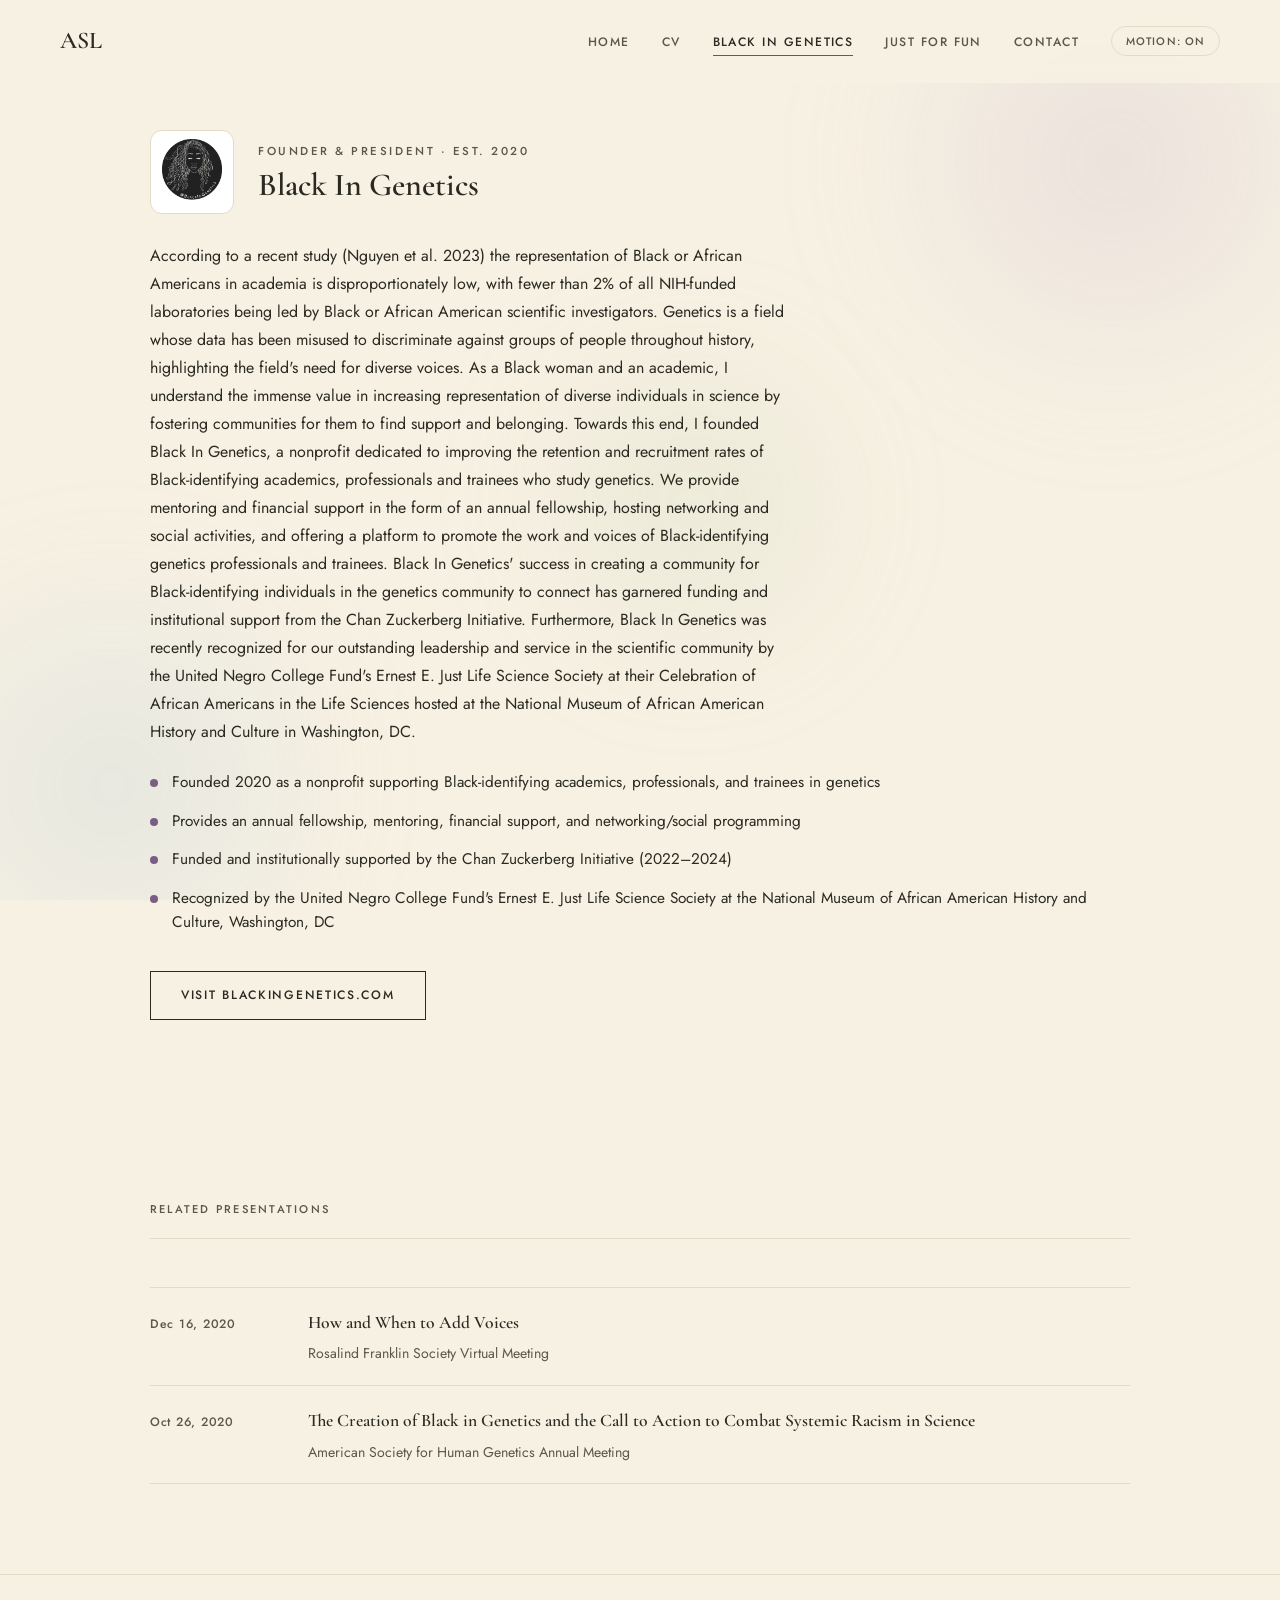
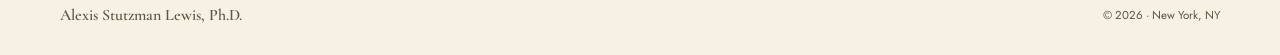
==== black-in-genetics.html @ 2fc188fc "Build all 5 pages: Home, CV, Black In Genetics, Just for Fun, Contact - Global design system (base.c" ====
<!DOCTYPE html>
<html lang="en">
<head>
<meta charset="UTF-8">
<meta name="viewport" content="width=device-width, initial-scale=1.0">
<title>Black In Genetics — Alexis Stutzman Lewis, Ph.D.</title>
<meta name="description" content="Black In Genetics, founded by Alexis Stutzman Lewis in 2020 — a nonprofit supporting the retention and recruitment of Black-identifying academics, professionals, and trainees in genetics.">
<meta property="og:title" content="Black In Genetics — Alexis Stutzman Lewis, Ph.D.">
<meta property="og:image" content="assets/images/media/black-in-genetics-logo.png">
<meta property="og:type" content="website">
<meta name="twitter:card" content="summary_large_image">
<link rel="icon" href="assets/images/favicon/favicon.svg" type="image/svg+xml">
<link rel="preconnect" href="https://fonts.googleapis.com">
<link rel="preconnect" href="https://fonts.gstatic.com" crossorigin>
<link href="https://fonts.googleapis.com/css2?family=Cormorant+Garamond:ital,wght@0,400;0,500;0,600;1,500;1,600&family=Jost:wght@400;500;600&display=swap" rel="stylesheet">
<link rel="stylesheet" href="assets/css/tokens.css">
<link rel="stylesheet" href="assets/css/base.css">
<link rel="stylesheet" href="assets/css/components.css">
<style>
  .big-header { display: flex; align-items: center; gap: 24px; flex-wrap: wrap; margin-bottom: 28px; }
  .big-logo { width: 84px; height: 84px; object-fit: contain; border-radius: 12px; background: #fff; border: 1px solid var(--rule); padding: 8px; }
  .highlight-list { list-style: none; display: flex; flex-direction: column; gap: 14px; margin-top: 24px; }
  .highlight-list li { padding-left: 22px; position: relative; color: var(--ink); font-size: 0.96rem; line-height: 1.6; }
  .highlight-list li::before { content: ''; position: absolute; left: 0; top: 9px; width: 8px; height: 8px; border-radius: 50%; background: var(--plum-text); }
</style>
</head>
<body>
<div id="cursor-aura"></div>
<div class="wash-field">
  <div class="wash wash-1"></div>
  <div class="wash wash-2"></div>
  <div class="wash wash-3"></div>
</div>

<nav class="site-nav" id="navbar">
  <a href="index.html" class="nav-logo">ASL</a>
  <ul class="nav-links">
    <li><a href="index.html">Home</a></li>
    <li><a href="cv.html">CV</a></li>
    <li><a href="black-in-genetics.html" aria-current="page">Black In Genetics</a></li>
    <li><a href="just-for-fun.html">Just for Fun</a></li>
    <li><a href="contact.html">Contact</a></li>
    <li><button id="motion-toggle" class="motion-toggle" aria-pressed="false" type="button">Motion: on</button></li>
  </ul>
</nav>

<main>
  <section style="padding-top:130px;">
    <div class="big-header">
      <img src="assets/images/media/black-in-genetics-logo.png" alt="Black In Genetics logo" class="big-logo">
      <div>
        <p class="eyebrow">Founder &amp; President &middot; Est. 2020</p>
        <h1 style="font-family:var(--font-heading); font-size:2rem; margin-top:6px;">Black In Genetics</h1>
      </div>
    </div>
    <p class="body-copy" id="big-bio"></p>
    <ul class="highlight-list" id="big-highlights"></ul>
    <div class="cta-row" style="margin-top:36px;">
      <a href="https://blackingenetics.com" class="btn-primary" target="_blank" rel="noopener">Visit blackingenetics.com</a>
    </div>
  </section>

  <section class="fade-in">
    <div class="section-header"><span class="section-number">Related presentations</span></div>
    <div class="data-list" id="big-presentations"></div>
  </section>
</main>

<footer class="site-footer">
  <span class="footer-name">Alexis Stutzman Lewis, Ph.D.</span>
  <span class="footer-copy">&copy; 2026 &middot; New York, NY</span>
</footer>

<script src="assets/js/main.js"></script>
<script src="assets/js/render-black-in-genetics.js"></script>
<!-- TODO: analytics — sign up free at https://www.goatcounter.com, then uncomment and replace MYCODE:
<script data-goatcounter="https://MYCODE.goatcounter.com/count" async src="//gc.zgo.at/count.js"></script> -->
</body>
</html>
---- assets/css/tokens.css ----
/*
  Design tokens for Alexis Stutzman Lewis's site.
  Source of truth: design-system/reference-mockup.html
  Palette family: warm cream + botanical watercolor (mauve-plum / dusty blue / sage)
  Type: Cormorant Garamond (headings, upright only, weight 500-600) + Jost (body/UI, weight 400-500)
*/

:root {
  /* surfaces & text */
  --paper: #F7F1E3;
  --ink: #2A2A22;
  --mid: #5A5848;
  --rule: #E3DBC7;

  /* decorative accents (washes, swatches, backgrounds) - light, blend-friendly */
  --plum: #C7AEC9;
  --blue: #ABC5D6;
  --sage: #B9CBA9;

  /* text-safe accents (links, emphasis, tags) - darker for contrast on --paper */
  --plum-text: #7A5D82;
  --blue-text: #3F647E;
  --sage-text: #4F6B45;

  /* type */
  --font-heading: 'Cormorant Garamond', serif;
  --font-body: 'Jost', sans-serif;
}
---- assets/css/base.css ----
*, *::before, *::after { box-sizing: border-box; margin: 0; padding: 0; }

html { scroll-behavior: smooth; }

body {
  font-family: var(--font-body);
  background: var(--paper);
  color: var(--ink);
  font-size: 16px;
  font-weight: 400;
  line-height: 1.75;
  overflow-x: hidden;
}

h1, h2, h3, h4 {
  font-family: var(--font-heading);
  font-style: normal;
  font-weight: 600;
  color: var(--ink);
  line-height: 1.15;
}

a { color: inherit; }

img, video { max-width: 100%; display: block; }

.visually-hidden {
  position: absolute; width: 1px; height: 1px; overflow: hidden;
  clip: rect(0 0 0 0); white-space: nowrap;
}

main { position: relative; z-index: 2; }

section {
  padding: 90px 60px;
  max-width: 1100px;
  margin: 0 auto;
  scroll-margin-top: 110px;
}

.section-header {
  display: flex;
  align-items: baseline;
  gap: 18px;
  margin-bottom: 48px;
  border-bottom: 1px solid var(--rule);
  padding-bottom: 18px;
}

.section-label {
  font-family: var(--font-heading);
  font-size: 1.9rem;
  font-weight: 600;
  color: var(--ink);
}

.section-number {
  font-size: 0.7rem;
  letter-spacing: 0.2em;
  text-transform: uppercase;
  color: var(--mid);
  font-weight: 500;
}

.eyebrow {
  font-size: 0.72rem;
  letter-spacing: 0.22em;
  text-transform: uppercase;
  color: var(--mid);
  font-weight: 500;
}

.body-copy {
  max-width: 640px;
  color: var(--ink);
  font-weight: 400;
}

.body-copy.muted { color: var(--mid); }

/* fade-in-on-scroll, respected by prefers-reduced-motion + manual toggle in components.css */
.fade-in {
  opacity: 0;
  transform: translateY(20px);
  transition: opacity 0.7s cubic-bezier(0.4,0,0.2,1), transform 0.7s cubic-bezier(0.4,0,0.2,1);
}
.fade-in.visible { opacity: 1; transform: none; }

@media (max-width: 768px) {
  section { padding: 64px 24px; scroll-margin-top: 88px; }
}

@media print {
  #cursor-aura, .wash-field, nav, footer, .motion-toggle, .cta-row { display: none !important; }
  body { background: #fff; color: #000; }
  section { padding: 0 0 24px; max-width: none; }
}

@media (prefers-reduced-motion: reduce) {
  *, *::before, *::after {
    animation-duration: 0.01ms !important;
    animation-iteration-count: 1 !important;
    transition-duration: 0.01ms !important;
  }
  html { scroll-behavior: auto; }
  .fade-in { opacity: 1; transform: none; }
}
---- assets/css/components.css ----
/* ============ AMBIENT WATERCOLOR WASH (sitewide, reduced outside Home) ============ */
.wash-field {
  position: fixed; inset: 0; overflow: hidden; pointer-events: none; z-index: 0;
}
.wash { position: absolute; border-radius: 50%; filter: blur(70px); opacity: 0.28; }
body.washes-strong .wash { opacity: 0.55; }
.wash-1 { width: 42vw; height: 42vw; max-width: 560px; max-height: 560px; top: -12%; right: -8%; background: radial-gradient(circle, var(--plum), transparent 68%); animation: drift1 24s ease-in-out infinite alternate; }
.wash-2 { width: 38vw; height: 38vw; max-width: 480px; max-height: 480px; bottom: -14%; left: -10%; background: radial-gradient(circle, var(--blue), transparent 68%); animation: drift2 28s ease-in-out infinite alternate; }
.wash-3 { width: 30vw; height: 30vw; max-width: 360px; max-height: 360px; top: 36%; left: 40%; background: radial-gradient(circle, var(--sage), transparent 68%); animation: drift3 32s ease-in-out infinite alternate; }
@keyframes drift1 { to { transform: translate(-6%,8%) scale(1.1); } }
@keyframes drift2 { to { transform: translate(8%,-6%) scale(1.08); } }
@keyframes drift3 { to { transform: translate(-8%,-8%) scale(1.15); } }

/* ============ CURSOR GLOW (sitewide) ============ */
#cursor-aura {
  position: fixed; top: 0; left: 0; width: 420px; height: 420px; margin: -210px 0 0 -210px;
  border-radius: 50%; pointer-events: none; z-index: 1; filter: blur(18px); opacity: 0;
  background: radial-gradient(circle, rgba(199,174,201,0.30) 0%, rgba(171,197,214,0.22) 40%, rgba(185,203,169,0.16) 65%, transparent 75%);
  transition: opacity 0.6s ease;
}
#cursor-aura.on { opacity: 1; }
body.motion-off #cursor-aura { display: none; }

/* ============ NAV ============ */
nav.site-nav {
  position: fixed; top: 0; left: 0; right: 0; z-index: 100;
  display: flex; align-items: center; justify-content: space-between;
  padding: 20px 60px;
  background: rgba(247,241,227,0.92);
  backdrop-filter: blur(8px);
  border-bottom: 1px solid transparent;
  transition: border-color 0.3s ease;
}
nav.site-nav.scrolled { border-bottom-color: var(--rule); }

.nav-logo {
  font-family: var(--font-heading); font-weight: 600; font-size: 1.5rem;
  color: var(--ink); text-decoration: none;
}

.nav-links {
  display: flex; align-items: center; gap: 32px; list-style: none;
}
.nav-links a {
  font-size: 0.76rem; letter-spacing: 0.12em; text-transform: uppercase;
  color: var(--mid); text-decoration: none; font-weight: 500; position: relative;
  transition: color 0.2s ease;
}
.nav-links a::after {
  content: ''; position: absolute; left: 0; bottom: -5px; width: 100%; height: 1px;
  background: var(--blue-text); transform: scaleX(0); transform-origin: right;
  transition: transform 0.3s cubic-bezier(0.4,0,0.2,1);
}
.nav-links a:hover, .nav-links a[aria-current="page"] { color: var(--ink); }
.nav-links a:hover::after, .nav-links a[aria-current="page"]::after { transform: scaleX(1); transform-origin: left; }

.motion-toggle {
  font-family: var(--font-body); font-size: 0.68rem; letter-spacing: 0.1em; text-transform: uppercase;
  color: var(--mid); background: transparent; border: 1px solid var(--rule); border-radius: 20px;
  padding: 6px 14px; cursor: pointer; font-weight: 500; transition: border-color 0.2s ease, color 0.2s ease, transform 0.2s ease;
}
.motion-toggle:hover { border-color: var(--ink); color: var(--ink); transform: translateY(-2px); }

@media (max-width: 768px) {
  nav.site-nav {
    padding: 16px 20px; gap: 14px; overflow-x: auto;
    overscroll-behavior-x: contain; -webkit-overflow-scrolling: touch; scrollbar-width: none;
  }
  nav.site-nav::-webkit-scrollbar { display: none; }
  .nav-links { gap: 18px; flex-wrap: nowrap; min-width: max-content; }
  .nav-links a { white-space: nowrap; }
}

/* ============ BUTTONS ============ */
.btn-primary {
  display: inline-block; padding: 13px 30px; border: 1px solid var(--ink); color: var(--ink);
  font-size: 0.76rem; letter-spacing: 0.14em; text-transform: uppercase; font-weight: 500;
  text-decoration: none; position: relative; overflow: hidden; z-index: 1;
  transition: color 0.3s ease, transform 0.25s ease;
}
.btn-primary::before {
  content: ''; position: absolute; inset: 0; background: var(--ink); transform: translateY(101%);
  transition: transform 0.35s cubic-bezier(0.4,0,0.2,1); z-index: -1;
}
.btn-primary:hover { color: var(--paper); transform: translateY(-3px); }
.btn-primary:hover::before { transform: translateY(0); }

.btn-ghost {
  font-size: 0.76rem; letter-spacing: 0.14em; text-transform: uppercase; font-weight: 500;
  color: var(--mid); text-decoration: none; border-bottom: 1px solid var(--rule); padding-bottom: 4px;
  transition: color 0.25s ease, border-color 0.25s ease, transform 0.25s ease; display: inline-block;
}
.btn-ghost:hover { color: var(--ink); border-color: var(--ink); transform: translateY(-3px); }

.cta-row { display: flex; gap: 22px; align-items: center; flex-wrap: wrap; }

/* ============ HOVER CARDS (projects, publications, media) ============ */
.cards-grid {
  display: grid; grid-template-columns: 1fr 1fr; gap: 1px;
  background: var(--rule); border: 1px solid var(--rule);
}
@media (max-width: 768px) { .cards-grid { grid-template-columns: 1fr; } }

.hover-card {
  background: var(--paper); padding: 32px 28px; position: relative; overflow: hidden;
  transition: transform 0.35s cubic-bezier(0.4,0,0.2,1), box-shadow 0.35s cubic-bezier(0.4,0,0.2,1), background 0.2s ease;
}
.hover-card::before {
  content: ''; position: absolute; inset: 0;
  background: radial-gradient(240px circle at var(--mx, 50%) var(--my, 50%), rgba(122,93,130,0.08), transparent 60%);
  opacity: 0; transition: opacity 0.35s ease; pointer-events: none;
}
.hover-card:hover::before { opacity: 1; }
.hover-card:hover { background: #F1EADA; transform: translateY(-5px); box-shadow: 0 12px 28px rgba(0,0,0,0.06); }

.card-tag {
  font-size: 0.66rem; letter-spacing: 0.16em; text-transform: uppercase; color: var(--mid);
  font-weight: 500; margin-bottom: 12px;
}
.card-title { font-family: var(--font-heading); font-size: 1.35rem; font-weight: 600; color: var(--ink); margin-bottom: 10px; }
.card-desc { font-size: 0.92rem; color: var(--mid); line-height: 1.7; margin-bottom: 16px; }
.card-link {
  font-size: 0.72rem; letter-spacing: 0.12em; text-transform: uppercase; color: var(--ink);
  text-decoration: none; border-bottom: 1px solid var(--rule); padding-bottom: 2px; font-weight: 500;
  transition: border-color 0.2s ease;
}
.card-link:hover { border-color: var(--ink); }

/* ============ DATA ROWS (education, grants, awards, publications, presentations...) ============ */
.data-list { display: flex; flex-direction: column; }
.data-row {
  display: grid; grid-template-columns: 130px 1fr; gap: 28px; align-items: baseline;
  padding: 20px 0; border-bottom: 1px solid var(--rule); position: relative;
  transition: padding-left 0.3s cubic-bezier(0.4,0,0.2,1);
}
.data-list .data-row:first-child { border-top: 1px solid var(--rule); }
.data-row::before {
  content: ''; position: absolute; left: 0; top: 50%; transform: translateY(-50%) scaleY(0);
  width: 2px; height: 60%; background: var(--plum-text); transition: transform 0.3s cubic-bezier(0.4,0,0.2,1);
}
.data-row:hover { padding-left: 16px; }
.data-row:hover::before { transform: translateY(-50%) scaleY(1); }

.data-date { font-size: 0.76rem; letter-spacing: 0.06em; color: var(--mid); font-weight: 500; }
.data-title { font-family: var(--font-heading); font-size: 1.1rem; font-weight: 600; color: var(--ink); }
.data-detail { font-size: 0.88rem; color: var(--mid); margin-top: 4px; line-height: 1.6; }
.data-title a { color: inherit; text-decoration: none; border-bottom: 1px dashed var(--rule); }
.data-title a:hover { color: var(--plum-text); border-bottom-color: var(--plum-text); border-bottom-style: solid; }

.tag-row { display: flex; flex-wrap: wrap; gap: 8px; margin-top: 10px; }
.tag {
  font-size: 0.64rem; letter-spacing: 0.08em; text-transform: uppercase; font-weight: 500;
  color: var(--sage-text); background: rgba(185,203,169,0.28); padding: 4px 10px; border-radius: 20px;
}

@media (max-width: 640px) {
  .data-row { grid-template-columns: 1fr; gap: 4px; }
}

/* ============ FOOTER ============ */
footer.site-footer {
  border-top: 1px solid var(--rule); padding: 26px 60px; display: flex;
  justify-content: space-between; align-items: center; flex-wrap: wrap; gap: 12px;
  position: relative; z-index: 2;
}
.footer-name { font-family: var(--font-heading); font-size: 1rem; font-weight: 600; color: var(--mid); }
.footer-copy { font-size: 0.72rem; color: var(--mid); font-weight: 400; }

@media (max-width: 768px) { footer.site-footer { padding: 20px 24px; } }

/* ============ VEIL (shortened intro) ============ */
#veil {
  position: fixed; inset: 0; z-index: 999; background: var(--paper);
  display: flex; align-items: center; justify-content: center;
  transition: opacity 0.6s ease, visibility 0.6s ease;
}
#veil.lift { opacity: 0; visibility: hidden; pointer-events: none; }
body.motion-off #veil { display: none; }

/* ============ CONTACT FORM ============ */
.contact-form { display: flex; flex-direction: column; gap: 18px; max-width: 480px; }
.form-field { display: flex; flex-direction: column; gap: 6px; }
.form-field label { font-size: 0.72rem; letter-spacing: 0.1em; text-transform: uppercase; color: var(--mid); font-weight: 500; }
.form-field input, .form-field textarea {
  font-family: var(--font-body); font-size: 0.95rem; color: var(--ink); background: transparent;
  border: 1px solid var(--rule); border-radius: 6px; padding: 10px 12px;
  transition: border-color 0.2s ease;
}
.form-field input:focus, .form-field textarea:focus { outline: none; border-color: var(--plum-text); }
.form-field textarea { resize: vertical; min-height: 120px; }
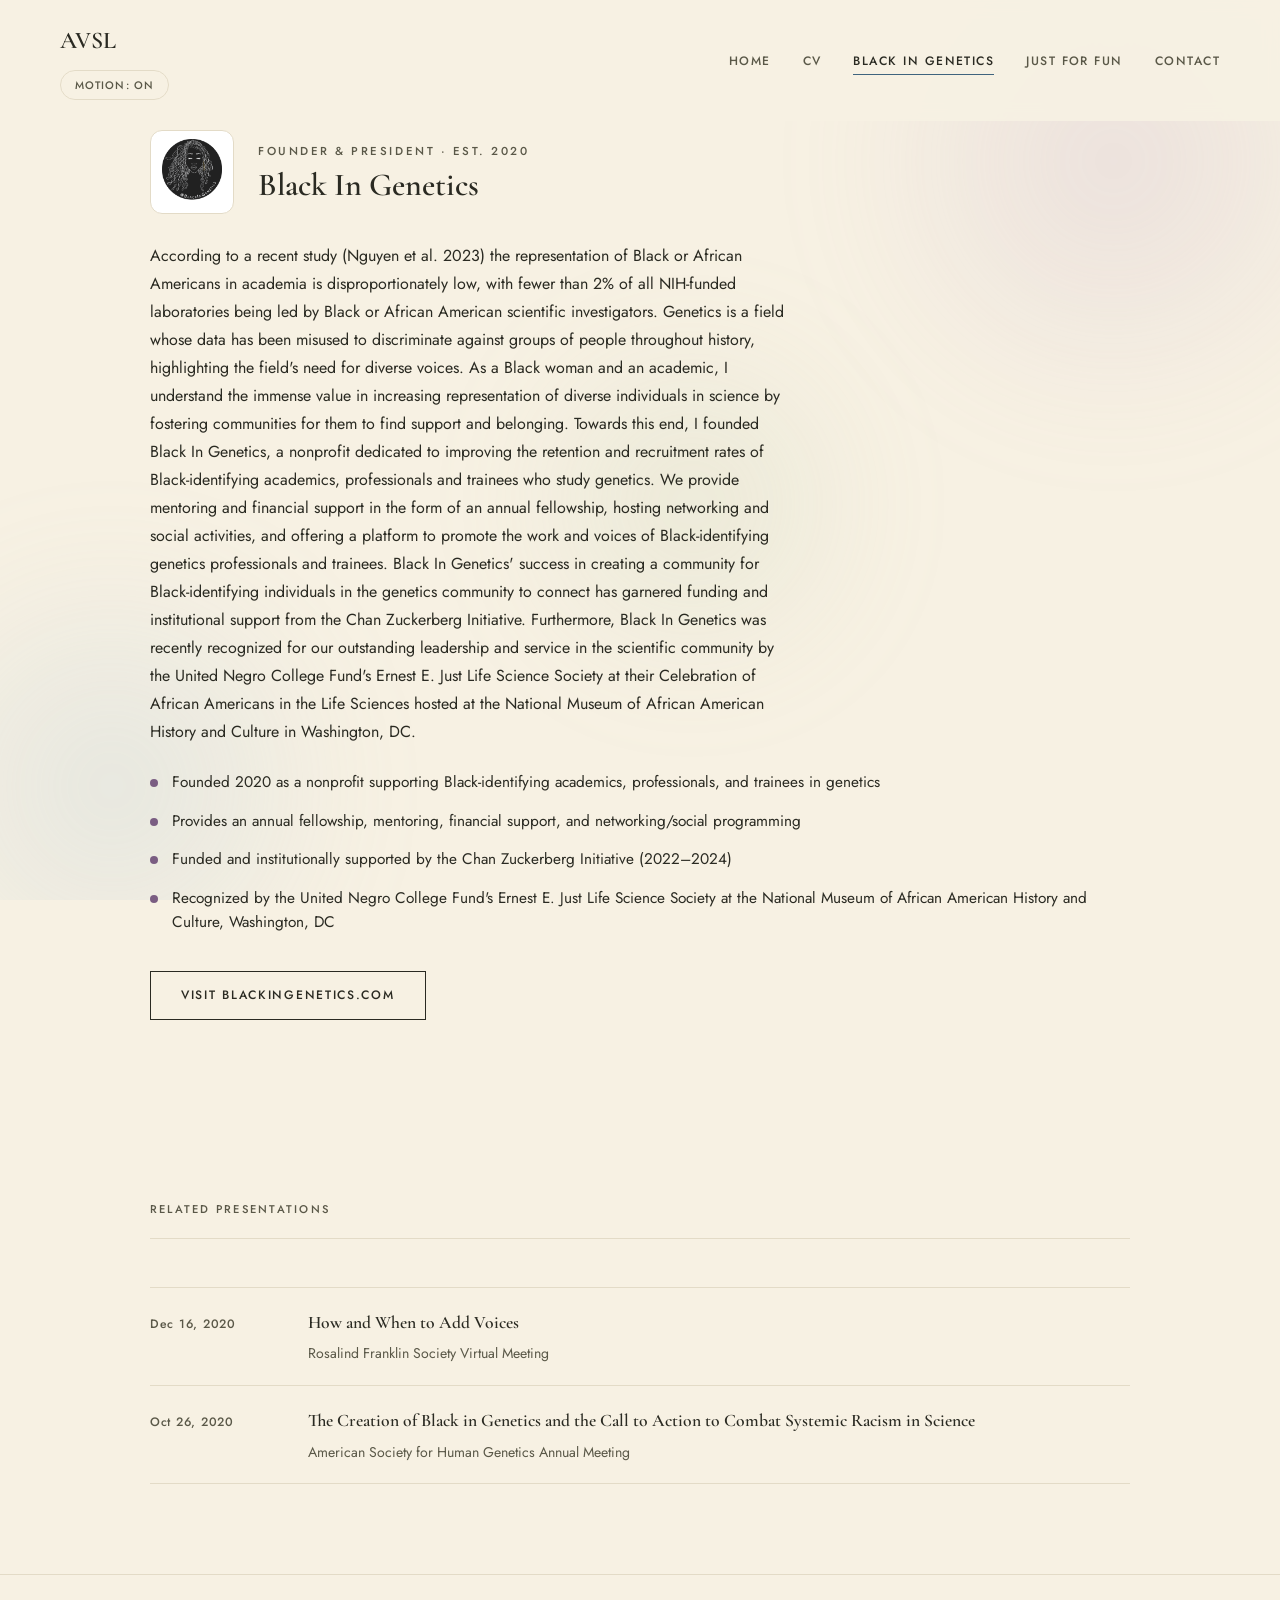
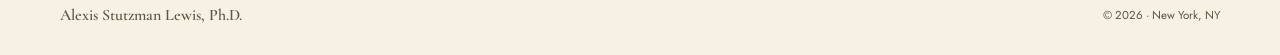
==== commit 8104a9a2: "Site adjustments: AVSL initials, motion toggle under logo, hero name line break, second CV photo, in" ====
--- a/black-in-genetics.html
+++ b/black-in-genetics.html
@@ -33,14 +33,16 @@
 </div>
 
 <nav class="site-nav" id="navbar">
-  <a href="index.html" class="nav-logo">ASL</a>
+  <div class="nav-brand">
+    <a href="index.html" class="nav-logo">AVSL</a>
+    <button id="motion-toggle" class="motion-toggle" aria-pressed="false" type="button">Motion: on</button>
+  </div>
   <ul class="nav-links">
     <li><a href="index.html">Home</a></li>
     <li><a href="cv.html">CV</a></li>
     <li><a href="black-in-genetics.html" aria-current="page">Black In Genetics</a></li>
     <li><a href="just-for-fun.html">Just for Fun</a></li>
     <li><a href="contact.html">Contact</a></li>
-    <li><button id="motion-toggle" class="motion-toggle" aria-pressed="false" type="button">Motion: on</button></li>
   </ul>
 </nav>
 
--- a/assets/css/components.css
+++ b/assets/css/components.css
@@ -32,6 +32,8 @@
   transition: border-color 0.3s ease;
 }
 nav.site-nav.scrolled { border-bottom-color: var(--rule); }
+
+.nav-brand { display: flex; flex-direction: column; align-items: flex-start; gap: 8px; }
 
 .nav-logo {
   font-family: var(--font-heading); font-weight: 600; font-size: 1.5rem;
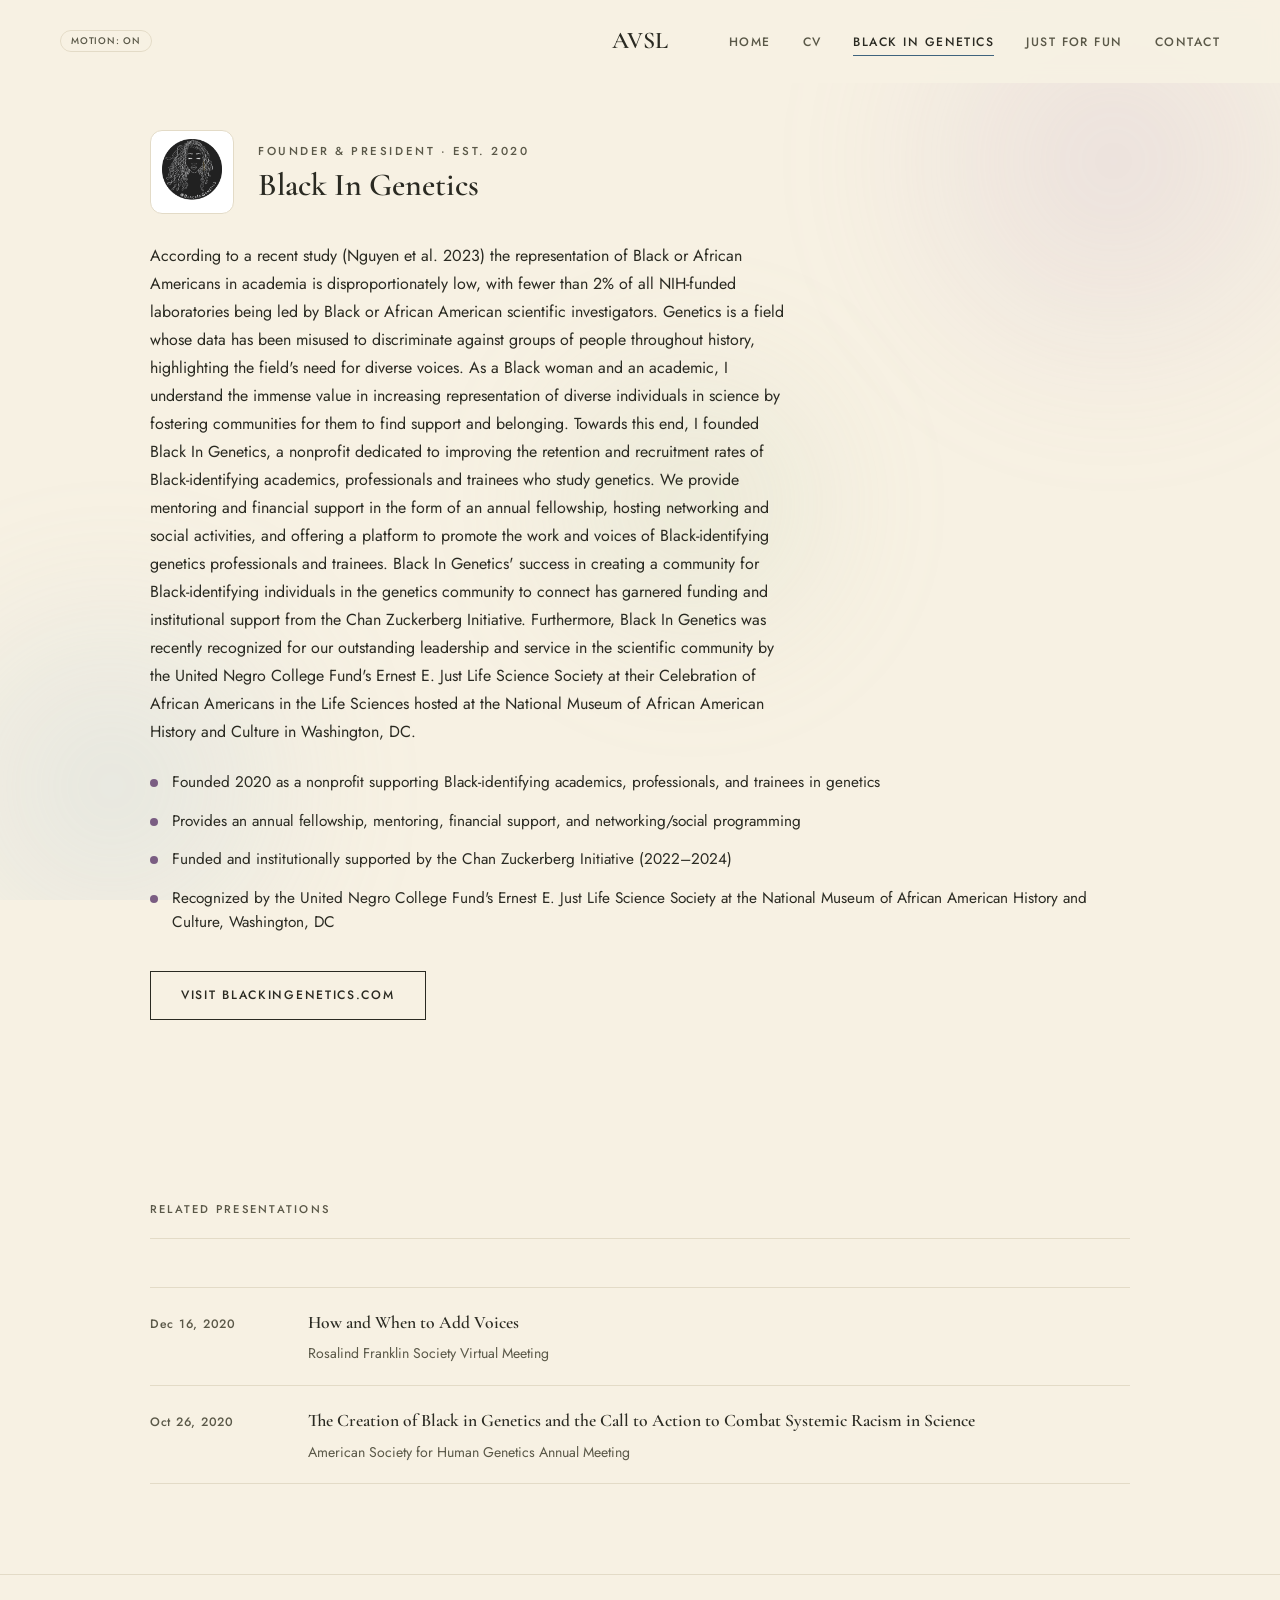
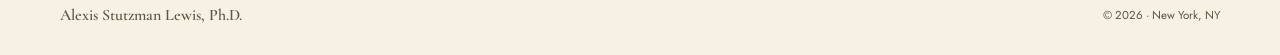
==== commit e4183396: "Center the logo in the nav, move motion toggle to the top-left corner alone" ====
--- a/black-in-genetics.html
+++ b/black-in-genetics.html
@@ -33,10 +33,8 @@
 </div>
 
 <nav class="site-nav" id="navbar">
-  <div class="nav-brand">
-    <a href="index.html" class="nav-logo">AVSL</a>
-    <button id="motion-toggle" class="motion-toggle" aria-pressed="false" type="button">Motion: on</button>
-  </div>
+  <button id="motion-toggle" class="motion-toggle" aria-pressed="false" type="button">Motion: on</button>
+  <a href="index.html" class="nav-logo">AVSL</a>
   <ul class="nav-links">
     <li><a href="index.html">Home</a></li>
     <li><a href="cv.html">CV</a></li>
--- a/assets/css/components.css
+++ b/assets/css/components.css
@@ -24,7 +24,7 @@
 /* ============ NAV ============ */
 nav.site-nav {
   position: fixed; top: 0; left: 0; right: 0; z-index: 100;
-  display: flex; align-items: center; justify-content: space-between;
+  display: grid; grid-template-columns: 1fr auto 1fr; align-items: center; column-gap: 20px;
   padding: 20px 60px;
   background: rgba(247,241,227,0.92);
   backdrop-filter: blur(8px);
@@ -33,15 +33,15 @@
 }
 nav.site-nav.scrolled { border-bottom-color: var(--rule); }
 
-.nav-brand { display: flex; flex-direction: column; align-items: flex-start; gap: 8px; }
-
 .nav-logo {
   font-family: var(--font-heading); font-weight: 600; font-size: 1.5rem;
   color: var(--ink); text-decoration: none;
+  grid-column: 2; justify-self: center;
 }
 
 .nav-links {
   display: flex; align-items: center; gap: 32px; list-style: none;
+  grid-column: 3; justify-self: end;
 }
 .nav-links a {
   font-size: 0.76rem; letter-spacing: 0.12em; text-transform: uppercase;
@@ -57,19 +57,26 @@
 .nav-links a:hover::after, .nav-links a[aria-current="page"]::after { transform: scaleX(1); transform-origin: left; }
 
 .motion-toggle {
-  font-family: var(--font-body); font-size: 0.68rem; letter-spacing: 0.1em; text-transform: uppercase;
-  color: var(--mid); background: transparent; border: 1px solid var(--rule); border-radius: 20px;
-  padding: 6px 14px; cursor: pointer; font-weight: 500; transition: border-color 0.2s ease, color 0.2s ease, transform 0.2s ease;
+  font-family: var(--font-body); font-size: 0.6rem; letter-spacing: 0.08em; text-transform: uppercase;
+  color: var(--mid); background: transparent; border: 1px solid var(--rule); border-radius: 16px;
+  padding: 3px 10px; cursor: pointer; font-weight: 500; transition: border-color 0.2s ease, color 0.2s ease, transform 0.2s ease;
+  grid-column: 1; justify-self: start;
 }
 .motion-toggle:hover { border-color: var(--ink); color: var(--ink); transform: translateY(-2px); }
 
 @media (max-width: 768px) {
   nav.site-nav {
-    padding: 16px 20px; gap: 14px; overflow-x: auto;
+    grid-template-columns: auto 1fr; column-gap: 14px; row-gap: 10px;
+    padding: 16px 20px;
+  }
+  .motion-toggle { grid-column: 1; grid-row: 1; }
+  .nav-logo { grid-column: 2; grid-row: 1; justify-self: end; }
+  .nav-links {
+    grid-column: 1 / -1; grid-row: 2; justify-self: start;
+    gap: 18px; flex-wrap: nowrap; overflow-x: auto;
     overscroll-behavior-x: contain; -webkit-overflow-scrolling: touch; scrollbar-width: none;
   }
-  nav.site-nav::-webkit-scrollbar { display: none; }
-  .nav-links { gap: 18px; flex-wrap: nowrap; min-width: max-content; }
+  .nav-links::-webkit-scrollbar { display: none; }
   .nav-links a { white-space: nowrap; }
 }
 
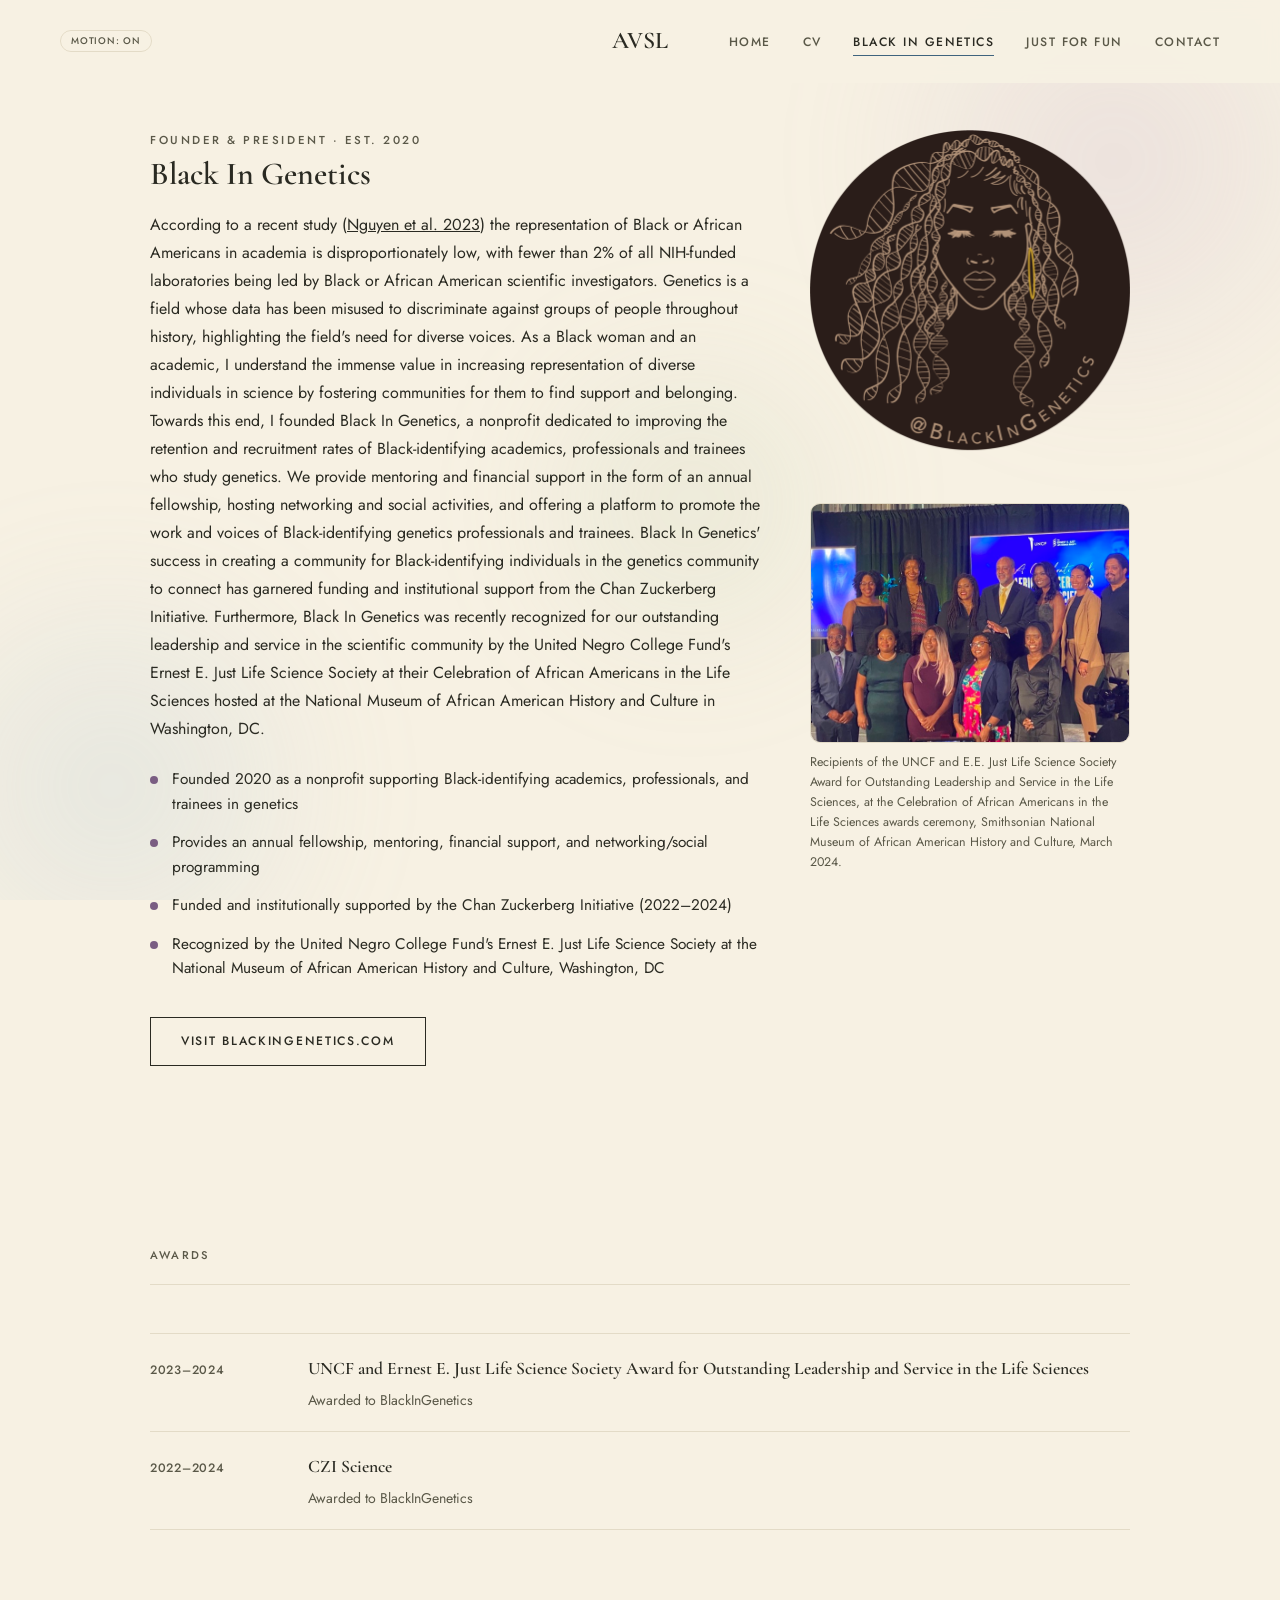
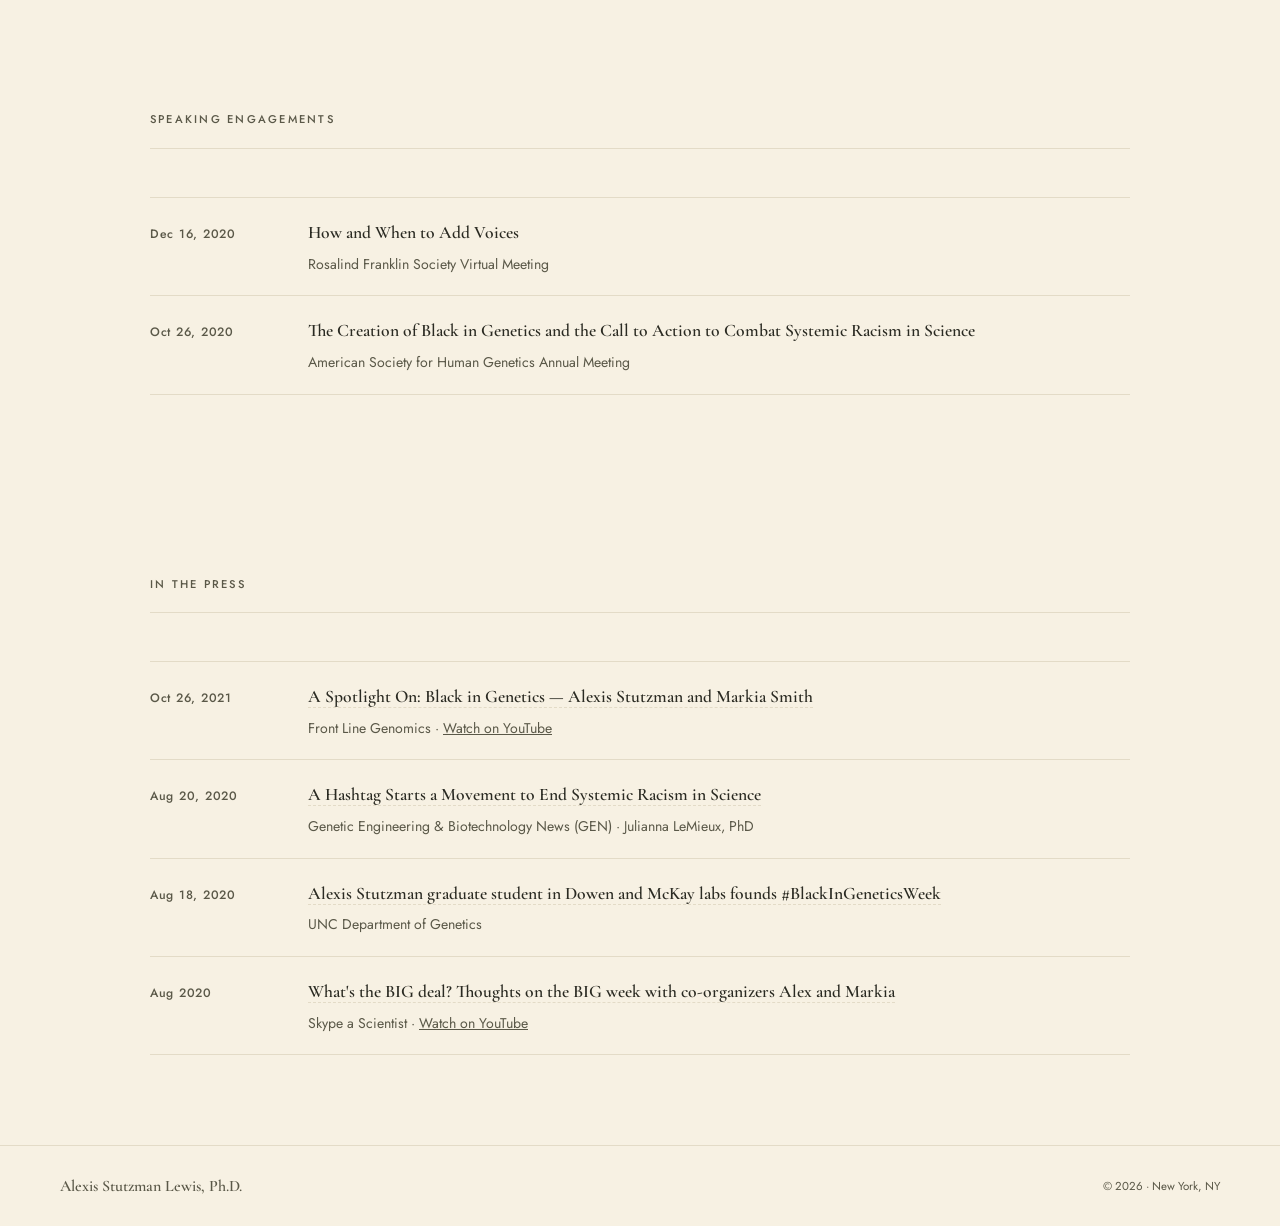
==== commit b4c701c7: "Batch update: Black In Genetics Awards/press/ceremony photo/new logo, UNCF award on CV, remove pub-l" ====
--- a/black-in-genetics.html
+++ b/black-in-genetics.html
@@ -17,11 +17,17 @@
 <link rel="stylesheet" href="assets/css/base.css">
 <link rel="stylesheet" href="assets/css/components.css">
 <style>
-  .big-header { display: flex; align-items: center; gap: 24px; flex-wrap: wrap; margin-bottom: 28px; }
-  .big-logo { width: 84px; height: 84px; object-fit: contain; border-radius: 12px; background: #fff; border: 1px solid var(--rule); padding: 8px; }
+  .big-intro-grid { display: grid; grid-template-columns: 1fr 320px; gap: 48px; align-items: start; }
+  .big-logo { width: 100%; height: auto; display: block; }
+  .big-ceremony-photo { width: 100%; height: auto; border-radius: 10px; border: 1px solid var(--rule); margin-top: 24px; display: block; }
+  .big-ceremony-caption { font-size: 0.78rem; color: var(--mid); line-height: 1.6; margin-top: 10px; }
   .highlight-list { list-style: none; display: flex; flex-direction: column; gap: 14px; margin-top: 24px; }
   .highlight-list li { padding-left: 22px; position: relative; color: var(--ink); font-size: 0.96rem; line-height: 1.6; }
   .highlight-list li::before { content: ''; position: absolute; left: 0; top: 9px; width: 8px; height: 8px; border-radius: 50%; background: var(--plum-text); }
+  @media (max-width: 780px) {
+    .big-intro-grid { grid-template-columns: 1fr; }
+    .big-logo-col { order: -1; max-width: 240px; margin: 0 auto; }
+  }
 </style>
 </head>
 <body>
@@ -46,23 +52,37 @@
 
 <main>
   <section style="padding-top:130px;">
-    <div class="big-header">
-      <img src="assets/images/media/black-in-genetics-logo.png" alt="Black In Genetics logo" class="big-logo">
+    <div class="big-intro-grid">
       <div>
         <p class="eyebrow">Founder &amp; President &middot; Est. 2020</p>
-        <h1 style="font-family:var(--font-heading); font-size:2rem; margin-top:6px;">Black In Genetics</h1>
+        <h1 style="font-family:var(--font-heading); font-size:2rem; margin:6px 0 18px;">Black In Genetics</h1>
+        <p class="body-copy" id="big-bio"></p>
+        <ul class="highlight-list" id="big-highlights"></ul>
+        <div class="cta-row" style="margin-top:36px;">
+          <a href="https://blackingenetics.com" class="btn-primary" target="_blank" rel="noopener">Visit blackingenetics.com</a>
+        </div>
       </div>
-    </div>
-    <p class="body-copy" id="big-bio"></p>
-    <ul class="highlight-list" id="big-highlights"></ul>
-    <div class="cta-row" style="margin-top:36px;">
-      <a href="https://blackingenetics.com" class="btn-primary" target="_blank" rel="noopener">Visit blackingenetics.com</a>
+      <div class="big-logo-col">
+        <img src="assets/images/media/black-in-genetics-logo.png" alt="Black In Genetics logo" class="big-logo">
+        <img id="big-ceremony-img" class="big-ceremony-photo" alt="">
+        <p class="big-ceremony-caption" id="big-ceremony-caption"></p>
+      </div>
     </div>
   </section>
 
   <section class="fade-in">
-    <div class="section-header"><span class="section-number">Related presentations</span></div>
+    <div class="section-header"><span class="section-number">Awards</span></div>
+    <div class="data-list" id="big-awards"></div>
+  </section>
+
+  <section class="fade-in">
+    <div class="section-header"><span class="section-number">Speaking engagements</span></div>
     <div class="data-list" id="big-presentations"></div>
+  </section>
+
+  <section class="fade-in">
+    <div class="section-header"><span class="section-number">In the press</span></div>
+    <div class="data-list" id="big-press"></div>
   </section>
 </main>
 
--- a/assets/css/components.css
+++ b/assets/css/components.css
@@ -13,10 +13,13 @@
 
 /* ============ CURSOR GLOW (sitewide) ============ */
 #cursor-aura {
-  position: fixed; top: 0; left: 0; width: 420px; height: 420px; margin: -210px 0 0 -210px;
-  border-radius: 50%; pointer-events: none; z-index: 1; filter: blur(18px); opacity: 0;
-  background: radial-gradient(circle, rgba(199,174,201,0.30) 0%, rgba(171,197,214,0.22) 40%, rgba(185,203,169,0.16) 65%, transparent 75%);
-  transition: opacity 0.6s ease;
+  position: fixed; top: 0; left: 0; width: 520px; height: 520px; margin: -260px 0 0 -260px;
+  border-radius: 50%; pointer-events: none; z-index: 1; filter: blur(46px); opacity: 0;
+  background:
+    radial-gradient(circle at 48% 52%, rgba(199,174,201,0.24) 0%, rgba(199,174,201,0.10) 35%, transparent 62%),
+    radial-gradient(circle at 58% 42%, rgba(171,197,214,0.18) 0%, transparent 55%),
+    radial-gradient(circle at 40% 60%, rgba(185,203,169,0.16) 0%, transparent 55%);
+  transition: opacity 0.8s ease;
 }
 #cursor-aura.on { opacity: 1; }
 body.motion-off #cursor-aura { display: none; }
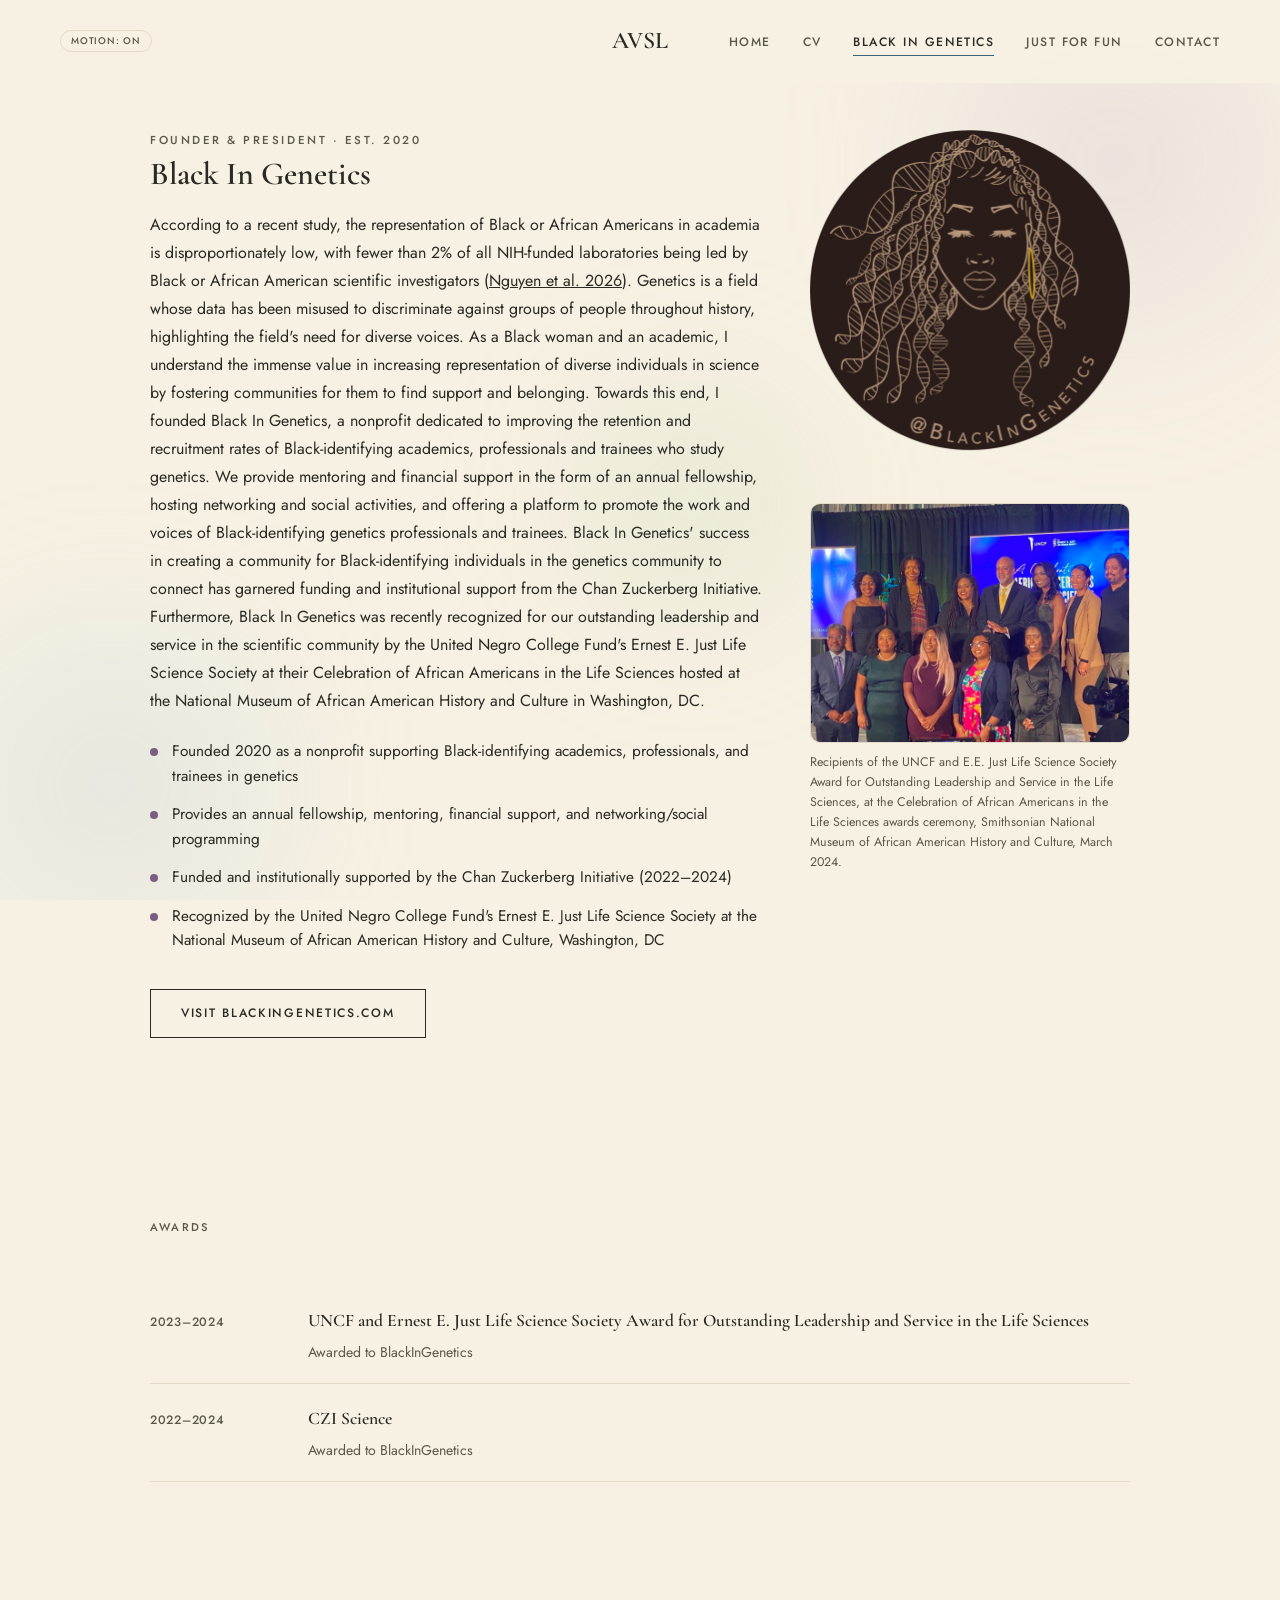
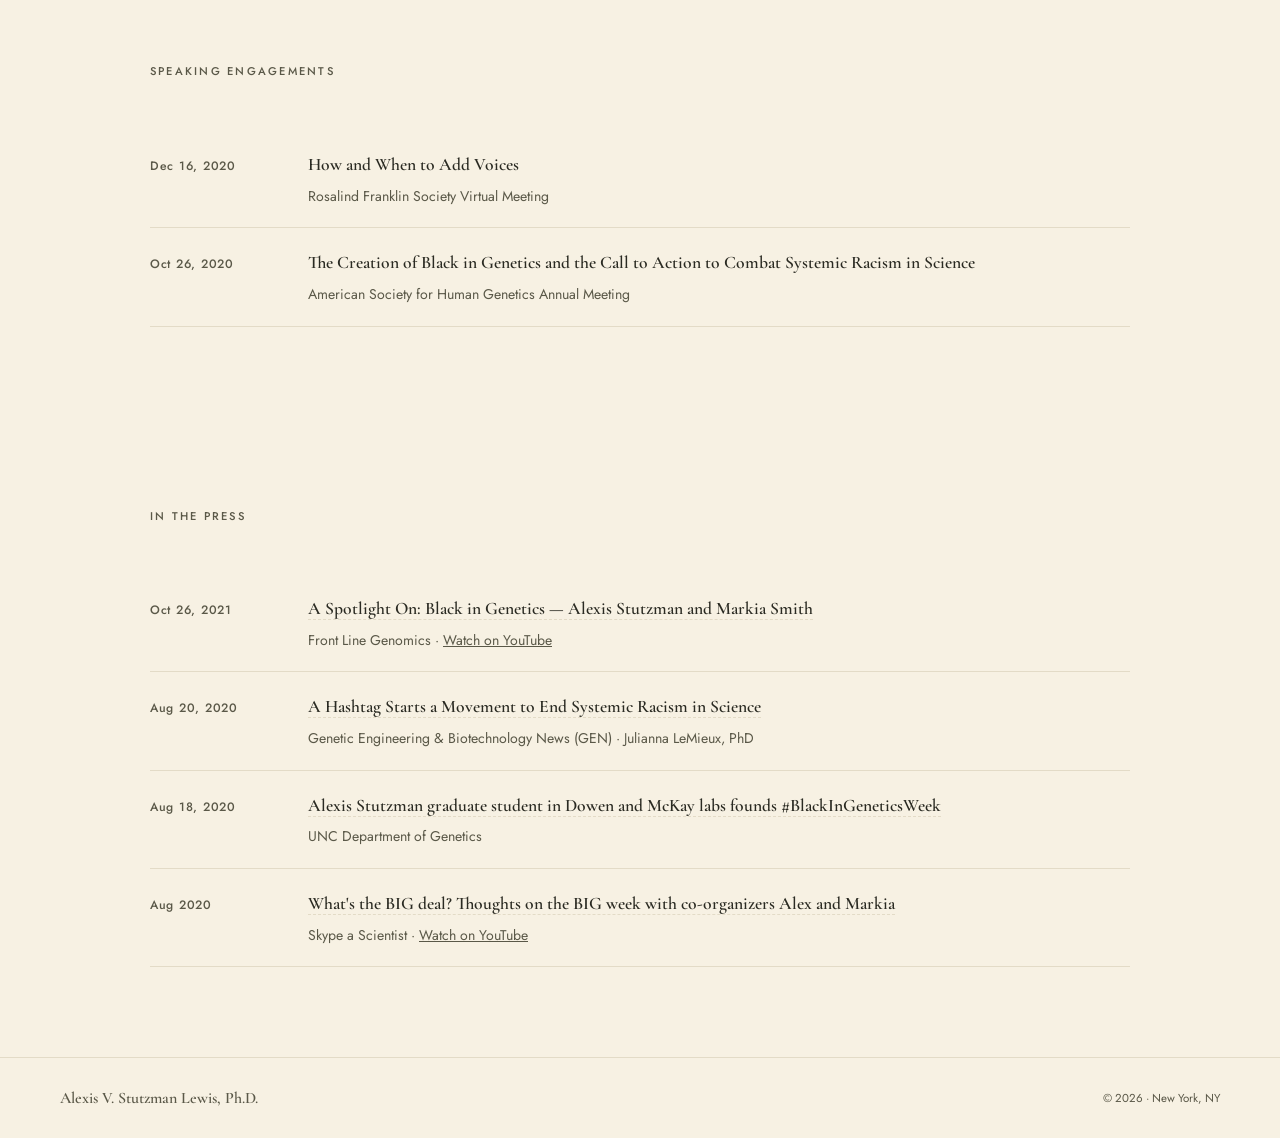
==== commit 38dfaaad: "Correct citation link/year/placement, drop section-header and first-row divider lines sitewide, foot" ====
--- a/black-in-genetics.html
+++ b/black-in-genetics.html
@@ -87,7 +87,7 @@
 </main>
 
 <footer class="site-footer">
-  <span class="footer-name">Alexis Stutzman Lewis, Ph.D.</span>
+  <span class="footer-name">Alexis V. Stutzman Lewis, Ph.D.</span>
   <span class="footer-copy">&copy; 2026 &middot; New York, NY</span>
 </footer>
 
--- a/assets/css/base.css
+++ b/assets/css/base.css
@@ -43,8 +43,6 @@
   align-items: baseline;
   gap: 18px;
   margin-bottom: 48px;
-  border-bottom: 1px solid var(--rule);
-  padding-bottom: 18px;
 }
 
 .section-label {
--- a/assets/css/components.css
+++ b/assets/css/components.css
@@ -145,7 +145,6 @@
   padding: 20px 0; border-bottom: 1px solid var(--rule); position: relative;
   transition: padding-left 0.3s cubic-bezier(0.4,0,0.2,1);
 }
-.data-list .data-row:first-child { border-top: 1px solid var(--rule); }
 .data-row::before {
   content: ''; position: absolute; left: 0; top: 50%; transform: translateY(-50%) scaleY(0);
   width: 2px; height: 60%; background: var(--plum-text); transition: transform 0.3s cubic-bezier(0.4,0,0.2,1);
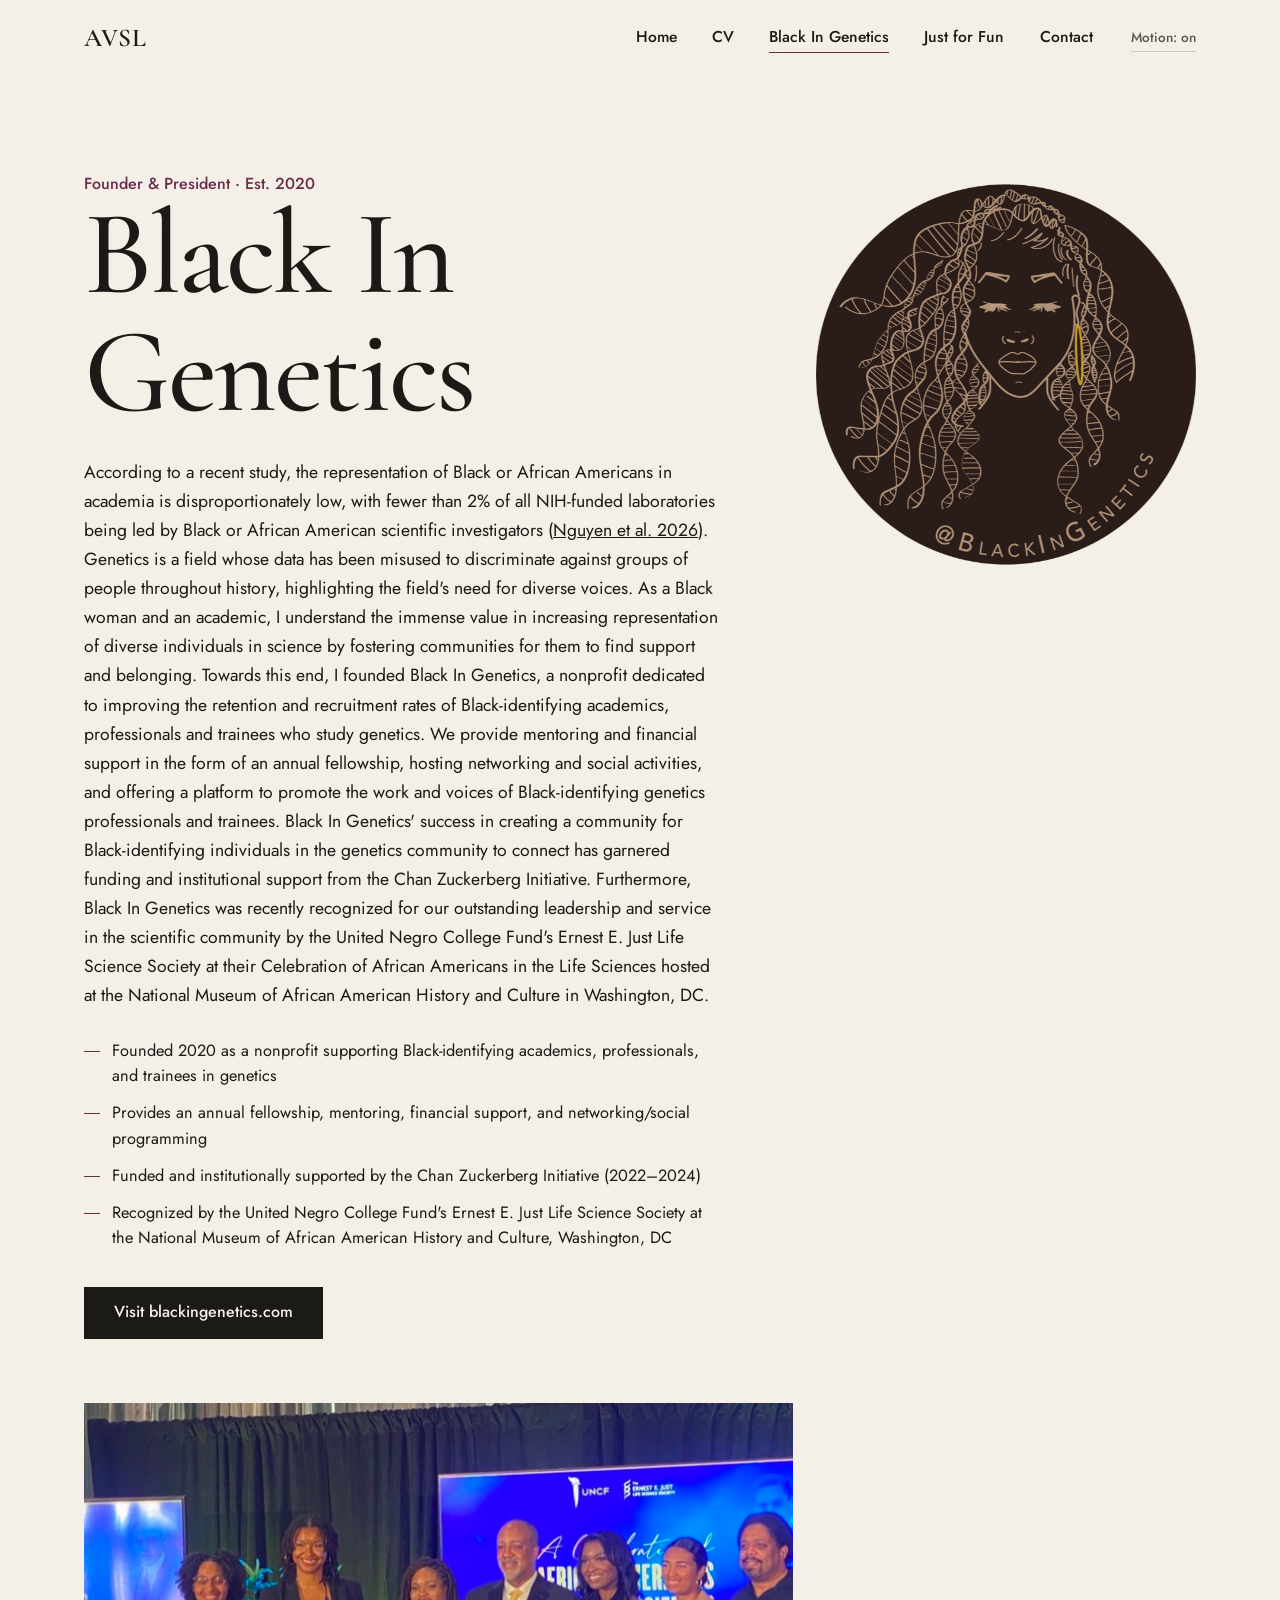
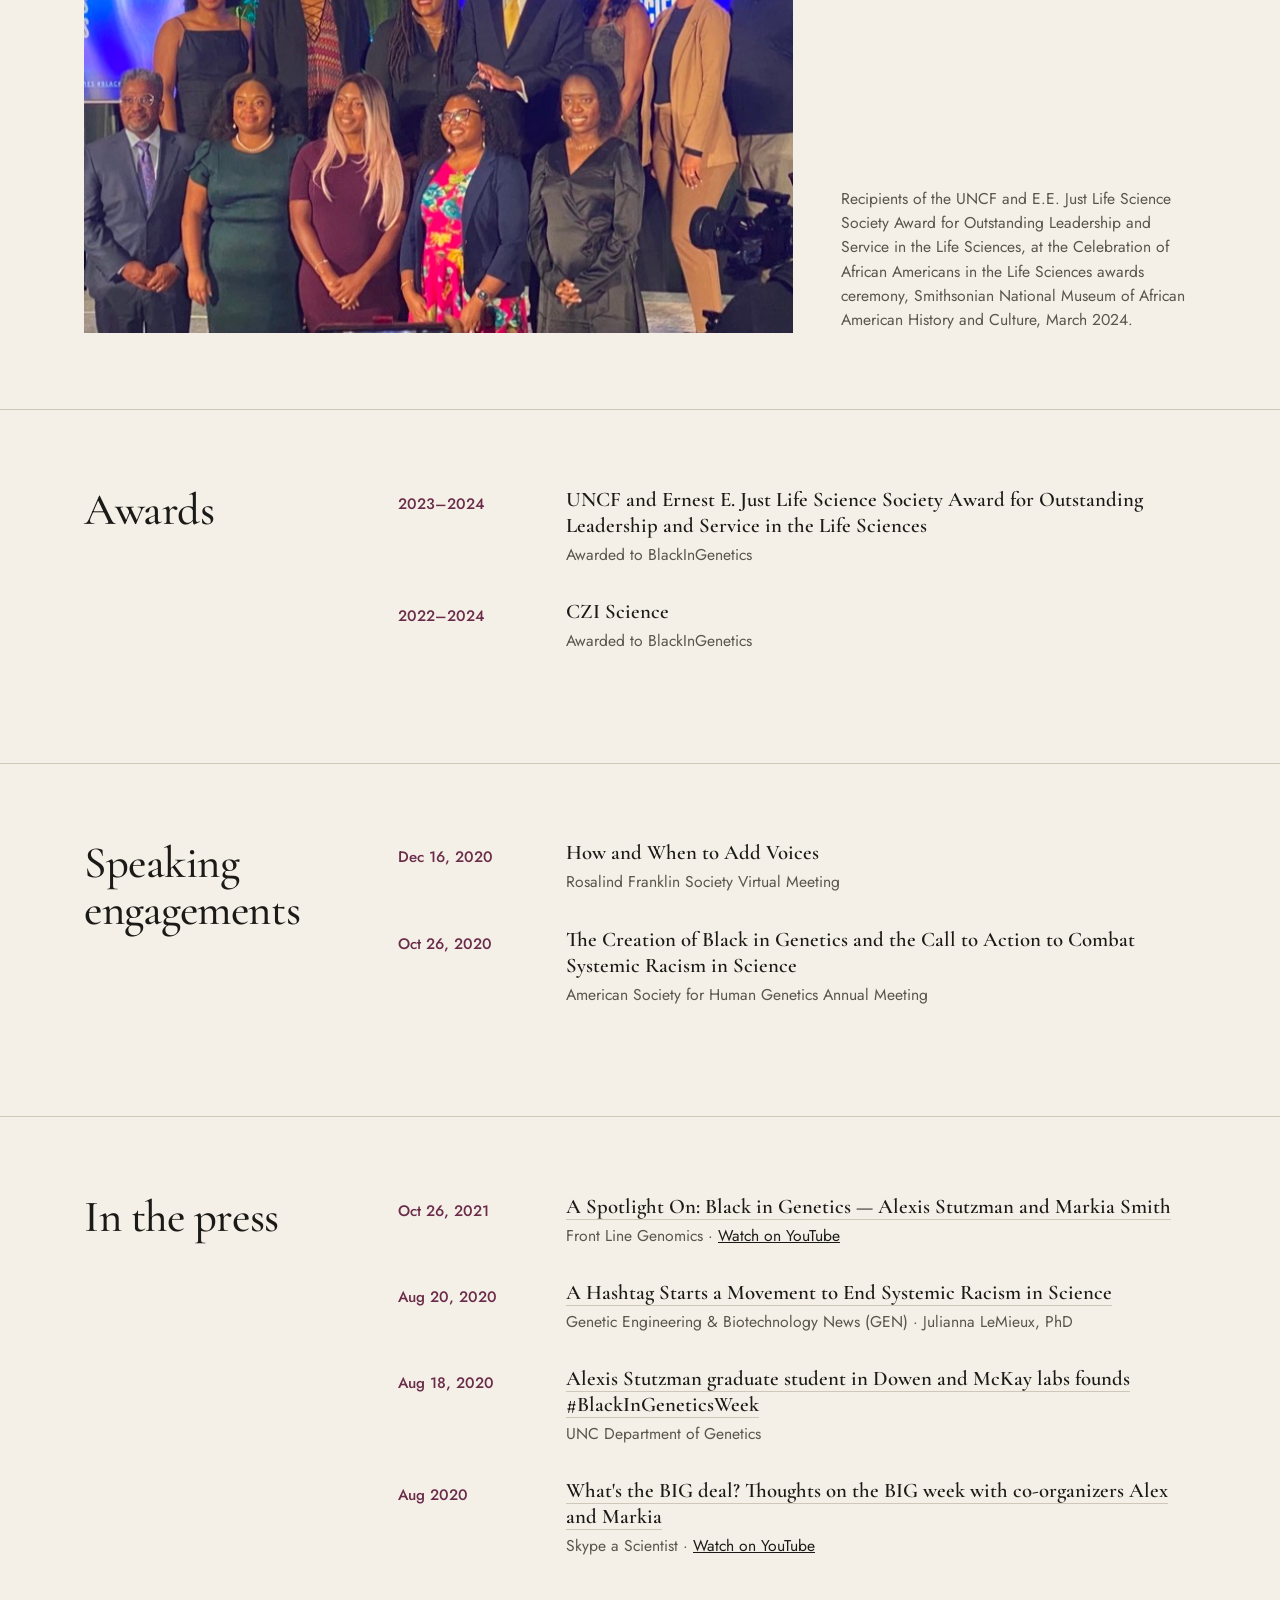
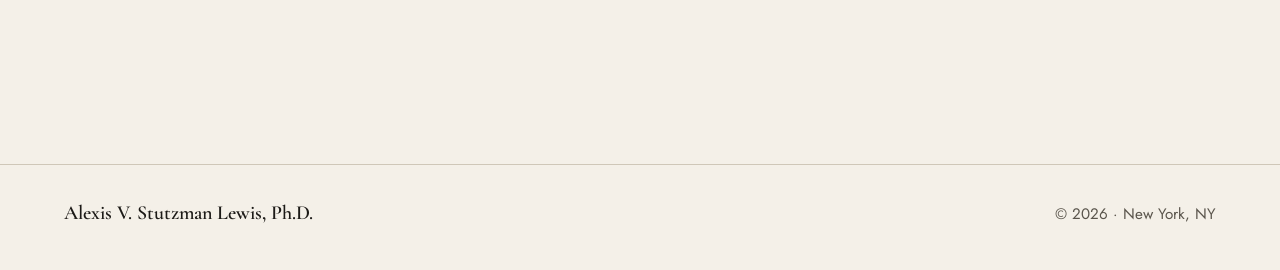
==== commit a5d5c641: "Redesign: warm-gallery editorial system, phone-first layout, full-screen mobile menu Replaces the pa" ====
--- a/black-in-genetics.html
+++ b/black-in-genetics.html
@@ -12,77 +12,70 @@
 <link rel="icon" href="assets/images/favicon/favicon.svg" type="image/svg+xml">
 <link rel="preconnect" href="https://fonts.googleapis.com">
 <link rel="preconnect" href="https://fonts.gstatic.com" crossorigin>
-<link href="https://fonts.googleapis.com/css2?family=Cormorant+Garamond:ital,wght@0,400;0,500;0,600;1,500;1,600&family=Jost:wght@400;500;600&display=swap" rel="stylesheet">
+<link href="https://fonts.googleapis.com/css2?family=Cormorant+Garamond:wght@400;500;600&family=Jost:wght@400;500&display=swap" rel="stylesheet">
 <link rel="stylesheet" href="assets/css/tokens.css">
 <link rel="stylesheet" href="assets/css/base.css">
 <link rel="stylesheet" href="assets/css/components.css">
-<style>
-  .big-intro-grid { display: grid; grid-template-columns: 1fr 320px; gap: 48px; align-items: start; }
-  .big-logo { width: 100%; height: auto; display: block; }
-  .big-ceremony-photo { width: 100%; height: auto; border-radius: 10px; border: 1px solid var(--rule); margin-top: 24px; display: block; }
-  .big-ceremony-caption { font-size: 0.78rem; color: var(--mid); line-height: 1.6; margin-top: 10px; }
-  .highlight-list { list-style: none; display: flex; flex-direction: column; gap: 14px; margin-top: 24px; }
-  .highlight-list li { padding-left: 22px; position: relative; color: var(--ink); font-size: 0.96rem; line-height: 1.6; }
-  .highlight-list li::before { content: ''; position: absolute; left: 0; top: 9px; width: 8px; height: 8px; border-radius: 50%; background: var(--plum-text); }
-  @media (max-width: 780px) {
-    .big-intro-grid { grid-template-columns: 1fr; }
-    .big-logo-col { order: -1; max-width: 240px; margin: 0 auto; }
-  }
-</style>
 </head>
 <body>
-<div id="cursor-aura"></div>
-<div class="wash-field">
-  <div class="wash wash-1"></div>
-  <div class="wash wash-2"></div>
-  <div class="wash wash-3"></div>
-</div>
 
-<nav class="site-nav" id="navbar">
-  <button id="motion-toggle" class="motion-toggle" aria-pressed="false" type="button">Motion: on</button>
-  <a href="index.html" class="nav-logo">AVSL</a>
-  <ul class="nav-links">
-    <li><a href="index.html">Home</a></li>
-    <li><a href="cv.html">CV</a></li>
-    <li><a href="black-in-genetics.html" aria-current="page">Black In Genetics</a></li>
-    <li><a href="just-for-fun.html">Just for Fun</a></li>
-    <li><a href="contact.html">Contact</a></li>
-  </ul>
-</nav>
+<header class="masthead" id="navbar">
+  <a href="index.html" class="wordmark">AVSL</a>
+  <button class="menu-btn" id="menu-btn" type="button" aria-expanded="false" aria-controls="menu">Menu</button>
+  <nav class="menu" id="menu" aria-label="Primary">
+    <ul>
+      <li><a href="index.html">Home</a></li>
+      <li><a href="cv.html">CV</a></li>
+      <li><a href="black-in-genetics.html" aria-current="page">Black In Genetics</a></li>
+      <li><a href="just-for-fun.html">Just for Fun</a></li>
+      <li><a href="contact.html">Contact</a></li>
+    </ul>
+    <button id="motion-toggle" class="motion-toggle" aria-pressed="false" type="button">Motion: on</button>
+  </nav>
+</header>
 
 <main>
-  <section style="padding-top:130px;">
-    <div class="big-intro-grid">
+  <section class="page-head wrap">
+    <div class="big-head">
       <div>
-        <p class="eyebrow">Founder &amp; President &middot; Est. 2020</p>
-        <h1 style="font-family:var(--font-heading); font-size:2rem; margin:6px 0 18px;">Black In Genetics</h1>
+        <p class="kicker">Founder &amp; President &middot; Est. 2020</p>
+        <h1 class="page-title">Black In Genetics</h1>
         <p class="body-copy" id="big-bio"></p>
-        <ul class="highlight-list" id="big-highlights"></ul>
-        <div class="cta-row" style="margin-top:36px;">
-          <a href="https://blackingenetics.com" class="btn-primary" target="_blank" rel="noopener">Visit blackingenetics.com</a>
-        </div>
+        <ul class="dash-list" id="big-highlights"></ul>
+        <a href="https://blackingenetics.com" class="btn" target="_blank" rel="noopener">Visit blackingenetics.com</a>
       </div>
-      <div class="big-logo-col">
-        <img src="assets/images/media/black-in-genetics-logo.png" alt="Black In Genetics logo" class="big-logo">
-        <img id="big-ceremony-img" class="big-ceremony-photo" alt="">
-        <p class="big-ceremony-caption" id="big-ceremony-caption"></p>
-      </div>
+      <figure class="big-logo-fig">
+        <img src="assets/images/media/black-in-genetics-logo.png" alt="Black In Genetics logo">
+      </figure>
     </div>
   </section>
 
-  <section class="fade-in">
-    <div class="section-header"><span class="section-number">Awards</span></div>
-    <div class="data-list" id="big-awards"></div>
+  <section class="wrap" style="padding-bottom: clamp(36px, 6vw, 80px);">
+    <figure class="ceremony">
+      <img id="big-ceremony-img" alt="">
+      <figcaption id="big-ceremony-caption"></figcaption>
+    </figure>
   </section>
 
-  <section class="fade-in">
-    <div class="section-header"><span class="section-number">Speaking engagements</span></div>
-    <div class="data-list" id="big-presentations"></div>
+  <section class="block">
+    <div class="wrap block-grid">
+      <h2 class="block-title">Awards</h2>
+      <div class="data-list" id="big-awards"></div>
+    </div>
   </section>
 
-  <section class="fade-in">
-    <div class="section-header"><span class="section-number">In the press</span></div>
-    <div class="data-list" id="big-press"></div>
+  <section class="block">
+    <div class="wrap block-grid">
+      <h2 class="block-title">Speaking engagements</h2>
+      <div class="data-list" id="big-presentations"></div>
+    </div>
+  </section>
+
+  <section class="block">
+    <div class="wrap block-grid">
+      <h2 class="block-title">In the press</h2>
+      <div class="data-list" id="big-press"></div>
+    </div>
   </section>
 </main>
 
--- a/assets/css/tokens.css
+++ b/assets/css/tokens.css
@@ -1,28 +1,22 @@
 /*
-  Design tokens for Alexis Stutzman Lewis's site.
-  Source of truth: design-system/reference-mockup.html
-  Palette family: warm cream + botanical watercolor (mauve-plum / dusty blue / sage)
-  Type: Cormorant Garamond (headings, upright only, weight 500-600) + Jost (body/UI, weight 400-500)
+  Design tokens — "warm gallery" direction.
+  Bone paper, deep ink, one wine-plum accent. A dark "night" tone is used
+  sparingly for the microscopy panel.
 */
 
 :root {
-  /* surfaces & text */
-  --paper: #F7F1E3;
-  --ink: #2A2A22;
-  --mid: #5A5848;
-  --rule: #E3DBC7;
+  --paper: #F4F0E8;
+  --paper-deep: #E9E2D4;
+  --ink: #1C1A17;
+  --mid: #5A554C;
+  --rule: #CFC7B8;
+  --accent: #6B2C4A;
+  --night: #0F0E0D;
+  --night-text: #E9E4DA;
 
-  /* decorative accents (washes, swatches, backgrounds) - light, blend-friendly */
-  --plum: #C7AEC9;
-  --blue: #ABC5D6;
-  --sage: #B9CBA9;
+  --font-heading: 'Cormorant Garamond', Georgia, serif;
+  --font-body: 'Jost', system-ui, sans-serif;
 
-  /* text-safe accents (links, emphasis, tags) - darker for contrast on --paper */
-  --plum-text: #7A5D82;
-  --blue-text: #3F647E;
-  --sage-text: #4F6B45;
-
-  /* type */
-  --font-heading: 'Cormorant Garamond', serif;
-  --font-body: 'Jost', sans-serif;
+  --gutter: clamp(20px, 5vw, 64px);
+  --measure: 62ch;
 }
--- a/assets/css/base.css
+++ b/assets/css/base.css
@@ -1,105 +1,270 @@
 *, *::before, *::after { box-sizing: border-box; margin: 0; padding: 0; }
 
-html { scroll-behavior: smooth; }
+html { scroll-behavior: smooth; -webkit-text-size-adjust: 100%; }
 
 body {
   font-family: var(--font-body);
   background: var(--paper);
   color: var(--ink);
-  font-size: 16px;
+  font-size: 1.0625rem;
+  line-height: 1.65;
   font-weight: 400;
-  line-height: 1.75;
+  -webkit-font-smoothing: antialiased;
   overflow-x: hidden;
 }
 
-h1, h2, h3, h4 {
-  font-family: var(--font-heading);
+img, video { max-width: 100%; display: block; }
+a { color: inherit; }
+
+h1, h2, h3 {
+  font-family: var(--font-heading);
+  font-weight: 500;
   font-style: normal;
-  font-weight: 600;
-  color: var(--ink);
-  line-height: 1.15;
-}
-
-a { color: inherit; }
-
-img, video { max-width: 100%; display: block; }
+  line-height: 1.05;
+  letter-spacing: -0.01em;
+}
+
+.wrap {
+  width: 100%;
+  max-width: 1240px;
+  margin: 0 auto;
+  padding-inline: var(--gutter);
+}
 
 .visually-hidden {
   position: absolute; width: 1px; height: 1px; overflow: hidden;
   clip: rect(0 0 0 0); white-space: nowrap;
 }
 
-main { position: relative; z-index: 2; }
-
-section {
-  padding: 90px 60px;
-  max-width: 1100px;
-  margin: 0 auto;
-  scroll-margin-top: 110px;
-}
-
-.section-header {
-  display: flex;
-  align-items: baseline;
-  gap: 18px;
-  margin-bottom: 48px;
-}
-
-.section-label {
-  font-family: var(--font-heading);
-  font-size: 1.9rem;
+/* ============ MASTHEAD + MENU ============ */
+.masthead {
+  position: fixed; top: 0; left: 0; right: 0; z-index: 100;
+  height: 60px;
+  display: flex; align-items: center; justify-content: space-between;
+  padding-inline: max(var(--gutter), calc((100vw - 1240px) / 2 + var(--gutter)));
+  background: var(--paper);
+  border-bottom: 1px solid transparent;
+  transition: border-color 0.3s ease, background 0.3s ease;
+}
+.masthead.scrolled { border-bottom-color: var(--rule); }
+body.menu-open .masthead { background: var(--paper); border-bottom-color: transparent; }
+
+.wordmark {
+  font-family: var(--font-heading);
   font-weight: 600;
+  font-size: 1.6rem;
+  letter-spacing: 0.02em;
+  text-decoration: none;
+  line-height: 1;
+  position: relative; z-index: 95;
+}
+
+.menu-btn {
+  position: relative; z-index: 95;
+  font-family: var(--font-body);
+  font-size: 1rem;
+  font-weight: 500;
   color: var(--ink);
-}
-
-.section-number {
-  font-size: 0.7rem;
-  letter-spacing: 0.2em;
-  text-transform: uppercase;
+  background: none;
+  border: 0;
+  padding: 14px 0 14px 18px;
+  min-height: 48px;
+  cursor: pointer;
+}
+
+.menu {
+  position: fixed; inset: 0; z-index: 90;
+  background: var(--paper);
+  padding: 96px var(--gutter) 32px;
+  display: flex; flex-direction: column; justify-content: space-between;
+  opacity: 0; visibility: hidden;
+  transition: opacity 0.35s ease, visibility 0.35s ease;
+  overflow-y: auto;
+}
+body.menu-open .menu { opacity: 1; visibility: visible; }
+body.menu-open { overflow: hidden; }
+
+.menu ul { list-style: none; }
+.menu li a {
+  display: block;
+  font-family: var(--font-heading);
+  font-weight: 500;
+  font-size: clamp(2.4rem, 11.5vw, 3.6rem);
+  line-height: 1.12;
+  padding: 0.12em 0;
+  text-decoration: none;
+}
+.menu li a[aria-current="page"] { color: var(--accent); }
+
+.motion-toggle {
+  font-family: var(--font-body);
+  font-size: 0.95rem;
+  font-weight: 500;
   color: var(--mid);
-  font-weight: 500;
-}
-
-.eyebrow {
-  font-size: 0.72rem;
-  letter-spacing: 0.22em;
-  text-transform: uppercase;
-  color: var(--mid);
-  font-weight: 500;
-}
-
-.body-copy {
-  max-width: 640px;
-  color: var(--ink);
+  background: none;
+  border: 0;
+  border-bottom: 1px solid var(--rule);
+  padding: 12px 0 4px;
+  min-height: 44px;
+  align-self: flex-start;
+  cursor: pointer;
+}
+.motion-toggle:hover { color: var(--ink); border-bottom-color: var(--ink); }
+
+@media (min-width: 900px) {
+  .masthead { height: 76px; }
+  .menu-btn { display: none; }
+  .menu {
+    position: static; inset: auto; z-index: auto;
+    background: none; padding: 0; overflow: visible;
+    flex-direction: row; align-items: center; gap: 2.4rem;
+    opacity: 1; visibility: visible; transition: none;
+  }
+  body.menu-open { overflow: auto; }
+  .menu ul { display: flex; gap: 2.2rem; }
+  .menu li a {
+    font-family: var(--font-body);
+    font-size: 0.98rem; font-weight: 500; line-height: 1.2;
+    padding: 6px 0;
+    border-bottom: 1px solid transparent;
+    transition: border-color 0.25s ease, color 0.25s ease;
+  }
+  .menu li a:hover { border-bottom-color: var(--ink); }
+  .menu li a[aria-current="page"] { color: var(--ink); border-bottom-color: var(--accent); }
+  .motion-toggle { padding: 4px 0; min-height: 0; font-size: 0.85rem; align-self: auto; }
+}
+
+main { padding-top: 60px; }
+@media (min-width: 900px) { main { padding-top: 76px; } }
+
+/* ============ SHARED TYPE + LINKS ============ */
+.kicker {
+  font-size: 1rem;
+  font-weight: 500;
+  color: var(--accent);
+  line-height: 1.45;
+}
+
+.page-title {
+  font-size: clamp(3rem, 11vw, 7.5rem);
+  line-height: 0.98;
+  letter-spacing: -0.02em;
+}
+
+.lede {
+  font-family: var(--font-heading);
   font-weight: 400;
-}
-
-.body-copy.muted { color: var(--mid); }
-
-/* fade-in-on-scroll, respected by prefers-reduced-motion + manual toggle in components.css */
-.fade-in {
-  opacity: 0;
-  transform: translateY(20px);
-  transition: opacity 0.7s cubic-bezier(0.4,0,0.2,1), transform 0.7s cubic-bezier(0.4,0,0.2,1);
-}
-.fade-in.visible { opacity: 1; transform: none; }
-
-@media (max-width: 768px) {
-  section { padding: 64px 24px; scroll-margin-top: 88px; }
+  font-size: clamp(1.45rem, 4.6vw, 2.1rem);
+  line-height: 1.3;
+  max-width: 30ch;
+}
+
+.body-copy { max-width: var(--measure); }
+.muted { color: var(--mid); }
+
+.arrow-link {
+  display: inline-block;
+  font-weight: 500;
+  text-decoration: none;
+  border-bottom: 1px solid currentColor;
+  padding: 10px 0 3px;
+  transition: color 0.25s ease, letter-spacing 0.25s ease;
+}
+.arrow-link:hover { color: var(--accent); }
+
+.btn {
+  display: inline-flex; align-items: center; justify-content: center;
+  min-height: 52px; padding: 0 30px;
+  background: var(--ink); color: var(--paper);
+  font-weight: 500; font-size: 1rem; text-decoration: none;
+  transition: background 0.25s ease;
+}
+.btn:hover { background: var(--accent); }
+
+/* ============ PAGE HEAD (inner pages) ============ */
+.page-head { padding-block: clamp(36px, 8vw, 96px) clamp(32px, 6vw, 64px); }
+
+/* ============ SECTION BLOCKS (CV, BIG) ============ */
+.block {
+  border-top: 1px solid var(--rule);
+  padding-block: clamp(36px, 6vw, 80px);
+}
+.block-title {
+  font-size: clamp(1.9rem, 5vw, 2.8rem);
+  margin-bottom: 24px;
+}
+@media (min-width: 900px) {
+  .block-grid { display: grid; grid-template-columns: 1fr 3fr; gap: 48px; }
+  .block-title { position: sticky; top: 108px; align-self: start; margin-bottom: 0; }
+}
+
+.block-lede {
+  font-family: var(--font-heading);
+  font-weight: 400;
+  font-size: clamp(1.3rem, 3.6vw, 1.7rem);
+  line-height: 1.5;
+  max-width: 44ch;
+}
+
+/* ============ DATA ROWS ============ */
+.data-list { display: flex; flex-direction: column; }
+.data-row {
+  display: grid; grid-template-columns: 1fr; gap: 2px;
+  padding: 0 0 26px;
+}
+.data-date { font-size: 0.95rem; font-weight: 500; color: var(--accent); }
+.data-title {
+  font-family: var(--font-heading);
+  font-weight: 600;
+  font-size: 1.3rem;
+  line-height: 1.25;
+}
+.data-title a { text-decoration: none; border-bottom: 1px solid var(--rule); transition: border-color 0.25s ease, color 0.25s ease; }
+.data-title a:hover { color: var(--accent); border-bottom-color: var(--accent); }
+.data-detail { font-size: 0.98rem; color: var(--mid); margin-top: 4px; line-height: 1.55; }
+.data-detail a { color: var(--ink); }
+
+.tag-row { display: flex; flex-wrap: wrap; gap: 4px 14px; margin-top: 8px; }
+.tag { font-size: 0.9rem; color: var(--accent); }
+.tag::before { content: '#'; opacity: 0.6; }
+
+@media (min-width: 700px) {
+  .data-row { grid-template-columns: 140px 1fr; gap: 28px; padding-bottom: 32px; }
+  .data-date { padding-top: 5px; }
+}
+
+/* ============ FOOTER ============ */
+.site-footer {
+  border-top: 1px solid var(--rule);
+  margin-top: clamp(40px, 8vw, 96px);
+  padding: 32px var(--gutter) 40px;
+  display: flex; flex-direction: column; gap: 6px;
+}
+.footer-name { font-family: var(--font-heading); font-weight: 600; font-size: 1.25rem; }
+.footer-copy { font-size: 0.95rem; color: var(--mid); }
+@media (min-width: 700px) {
+  .site-footer { flex-direction: row; justify-content: space-between; align-items: baseline; }
+}
+
+/* ============ REVEAL ============ */
+.fade-in { opacity: 0; transition: opacity 0.8s ease; }
+.fade-in.visible { opacity: 1; }
+
+body.motion-off *, body.motion-off *::before, body.motion-off *::after {
+  transition-duration: 0.01ms !important;
+  animation-duration: 0.01ms !important;
+}
+body.motion-off .fade-in { opacity: 1; }
+body.motion-off { scroll-behavior: auto; }
+
+@media (prefers-reduced-motion: reduce) {
+  *, *::before, *::after { transition-duration: 0.01ms !important; animation-duration: 0.01ms !important; }
+  html { scroll-behavior: auto; }
+  .fade-in { opacity: 1; }
 }
 
 @media print {
-  #cursor-aura, .wash-field, nav, footer, .motion-toggle, .cta-row { display: none !important; }
-  body { background: #fff; color: #000; }
-  section { padding: 0 0 24px; max-width: none; }
-}
-
-@media (prefers-reduced-motion: reduce) {
-  *, *::before, *::after {
-    animation-duration: 0.01ms !important;
-    animation-iteration-count: 1 !important;
-    transition-duration: 0.01ms !important;
-  }
-  html { scroll-behavior: auto; }
-  .fade-in { opacity: 1; transform: none; }
-}
+  .masthead, .menu, .site-footer { display: none !important; }
+  main { padding-top: 0; }
+  body { background: #fff; }
+}
--- a/assets/css/components.css
+++ b/assets/css/components.css
@@ -1,201 +1,61 @@
-/* ============ AMBIENT WATERCOLOR WASH (sitewide, reduced outside Home) ============ */
-.wash-field {
-  position: fixed; inset: 0; overflow: hidden; pointer-events: none; z-index: 0;
+/* ============ CV INTRO ============ */
+.cv-intro { display: grid; grid-template-columns: 1fr; gap: 32px; align-items: end; }
+.cv-photo { width: 120px; order: -1; }
+.cv-photo img {
+  width: 100%; height: auto; border-radius: 50%;
+  -webkit-mask-image: radial-gradient(circle, black 62%, transparent 100%);
+  mask-image: radial-gradient(circle, black 62%, transparent 100%);
 }
-.wash { position: absolute; border-radius: 50%; filter: blur(70px); opacity: 0.28; }
-body.washes-strong .wash { opacity: 0.55; }
-.wash-1 { width: 42vw; height: 42vw; max-width: 560px; max-height: 560px; top: -12%; right: -8%; background: radial-gradient(circle, var(--plum), transparent 68%); animation: drift1 24s ease-in-out infinite alternate; }
-.wash-2 { width: 38vw; height: 38vw; max-width: 480px; max-height: 480px; bottom: -14%; left: -10%; background: radial-gradient(circle, var(--blue), transparent 68%); animation: drift2 28s ease-in-out infinite alternate; }
-.wash-3 { width: 30vw; height: 30vw; max-width: 360px; max-height: 360px; top: 36%; left: 40%; background: radial-gradient(circle, var(--sage), transparent 68%); animation: drift3 32s ease-in-out infinite alternate; }
-@keyframes drift1 { to { transform: translate(-6%,8%) scale(1.1); } }
-@keyframes drift2 { to { transform: translate(8%,-6%) scale(1.08); } }
-@keyframes drift3 { to { transform: translate(-8%,-8%) scale(1.15); } }
-
-/* ============ CURSOR GLOW (sitewide) ============ */
-#cursor-aura {
-  position: fixed; top: 0; left: 0; width: 520px; height: 520px; margin: -260px 0 0 -260px;
-  border-radius: 50%; pointer-events: none; z-index: 1; filter: blur(46px); opacity: 0;
-  background:
-    radial-gradient(circle at 48% 52%, rgba(199,174,201,0.24) 0%, rgba(199,174,201,0.10) 35%, transparent 62%),
-    radial-gradient(circle at 58% 42%, rgba(171,197,214,0.18) 0%, transparent 55%),
-    radial-gradient(circle at 40% 60%, rgba(185,203,169,0.16) 0%, transparent 55%);
-  transition: opacity 0.8s ease;
-}
-#cursor-aura.on { opacity: 1; }
-body.motion-off #cursor-aura { display: none; }
-
-/* ============ NAV ============ */
-nav.site-nav {
-  position: fixed; top: 0; left: 0; right: 0; z-index: 100;
-  display: grid; grid-template-columns: 1fr auto 1fr; align-items: center; column-gap: 20px;
-  padding: 20px 60px;
-  background: rgba(247,241,227,0.92);
-  backdrop-filter: blur(8px);
-  border-bottom: 1px solid transparent;
-  transition: border-color 0.3s ease;
-}
-nav.site-nav.scrolled { border-bottom-color: var(--rule); }
-
-.nav-logo {
-  font-family: var(--font-heading); font-weight: 600; font-size: 1.5rem;
-  color: var(--ink); text-decoration: none;
-  grid-column: 2; justify-self: center;
+.cv-intro .muted { margin: 20px 0 28px; font-size: 1.1rem; }
+@media (min-width: 900px) {
+  .cv-intro { grid-template-columns: 1fr 260px; gap: 64px; }
+  .cv-photo { width: 260px; order: 2; }
 }
 
-.nav-links {
-  display: flex; align-items: center; gap: 32px; list-style: none;
-  grid-column: 3; justify-self: end;
-}
-.nav-links a {
-  font-size: 0.76rem; letter-spacing: 0.12em; text-transform: uppercase;
-  color: var(--mid); text-decoration: none; font-weight: 500; position: relative;
-  transition: color 0.2s ease;
-}
-.nav-links a::after {
-  content: ''; position: absolute; left: 0; bottom: -5px; width: 100%; height: 1px;
-  background: var(--blue-text); transform: scaleX(0); transform-origin: right;
-  transition: transform 0.3s cubic-bezier(0.4,0,0.2,1);
-}
-.nav-links a:hover, .nav-links a[aria-current="page"] { color: var(--ink); }
-.nav-links a:hover::after, .nav-links a[aria-current="page"]::after { transform: scaleX(1); transform-origin: left; }
-
-.motion-toggle {
-  font-family: var(--font-body); font-size: 0.6rem; letter-spacing: 0.08em; text-transform: uppercase;
-  color: var(--mid); background: transparent; border: 1px solid var(--rule); border-radius: 16px;
-  padding: 3px 10px; cursor: pointer; font-weight: 500; transition: border-color 0.2s ease, color 0.2s ease, transform 0.2s ease;
-  grid-column: 1; justify-self: start;
-}
-.motion-toggle:hover { border-color: var(--ink); color: var(--ink); transform: translateY(-2px); }
-
-@media (max-width: 768px) {
-  nav.site-nav {
-    grid-template-columns: auto 1fr; column-gap: 14px; row-gap: 10px;
-    padding: 16px 20px;
-  }
-  .motion-toggle { grid-column: 1; grid-row: 1; }
-  .nav-logo { grid-column: 2; grid-row: 1; justify-self: end; }
-  .nav-links {
-    grid-column: 1 / -1; grid-row: 2; justify-self: start;
-    gap: 18px; flex-wrap: nowrap; overflow-x: auto;
-    overscroll-behavior-x: contain; -webkit-overflow-scrolling: touch; scrollbar-width: none;
-  }
-  .nav-links::-webkit-scrollbar { display: none; }
-  .nav-links a { white-space: nowrap; }
+/* ============ BLACK IN GENETICS ============ */
+.big-head { display: grid; grid-template-columns: 1fr; gap: 40px; }
+.big-logo-fig { width: min(52%, 200px); order: -1; }
+.big-logo-fig img { width: 100%; height: auto; }
+.big-head .body-copy { margin-top: 28px; font-size: 1.1rem; }
+.dash-list { list-style: none; margin: 28px 0 36px; display: flex; flex-direction: column; gap: 12px; max-width: var(--measure); }
+.dash-list li { position: relative; padding-left: 28px; font-size: 1.02rem; line-height: 1.55; }
+.dash-list li::before { content: ''; position: absolute; left: 0; top: 0.8em; width: 16px; height: 1px; background: var(--accent); }
+@media (min-width: 900px) {
+  .big-head { grid-template-columns: 1.6fr 1fr; gap: 80px; align-items: start; }
+  .big-logo-fig { width: 100%; max-width: 380px; margin-top: 12px; justify-self: end; order: 0; }
 }
 
-/* ============ BUTTONS ============ */
-.btn-primary {
-  display: inline-block; padding: 13px 30px; border: 1px solid var(--ink); color: var(--ink);
-  font-size: 0.76rem; letter-spacing: 0.14em; text-transform: uppercase; font-weight: 500;
-  text-decoration: none; position: relative; overflow: hidden; z-index: 1;
-  transition: color 0.3s ease, transform 0.25s ease;
-}
-.btn-primary::before {
-  content: ''; position: absolute; inset: 0; background: var(--ink); transform: translateY(101%);
-  transition: transform 0.35s cubic-bezier(0.4,0,0.2,1); z-index: -1;
-}
-.btn-primary:hover { color: var(--paper); transform: translateY(-3px); }
-.btn-primary:hover::before { transform: translateY(0); }
-
-.btn-ghost {
-  font-size: 0.76rem; letter-spacing: 0.14em; text-transform: uppercase; font-weight: 500;
-  color: var(--mid); text-decoration: none; border-bottom: 1px solid var(--rule); padding-bottom: 4px;
-  transition: color 0.25s ease, border-color 0.25s ease, transform 0.25s ease; display: inline-block;
-}
-.btn-ghost:hover { color: var(--ink); border-color: var(--ink); transform: translateY(-3px); }
-
-.cta-row { display: flex; gap: 22px; align-items: center; flex-wrap: wrap; }
-
-/* ============ HOVER CARDS (projects, publications, media) ============ */
-.cards-grid {
-  display: grid; grid-template-columns: 1fr 1fr; gap: 1px;
-  background: var(--rule); border: 1px solid var(--rule);
-}
-@media (max-width: 768px) { .cards-grid { grid-template-columns: 1fr; } }
-
-.hover-card {
-  background: var(--paper); padding: 32px 28px; position: relative; overflow: hidden;
-  transition: transform 0.35s cubic-bezier(0.4,0,0.2,1), box-shadow 0.35s cubic-bezier(0.4,0,0.2,1), background 0.2s ease;
-}
-.hover-card::before {
-  content: ''; position: absolute; inset: 0;
-  background: radial-gradient(240px circle at var(--mx, 50%) var(--my, 50%), rgba(122,93,130,0.08), transparent 60%);
-  opacity: 0; transition: opacity 0.35s ease; pointer-events: none;
-}
-.hover-card:hover::before { opacity: 1; }
-.hover-card:hover { background: #F1EADA; transform: translateY(-5px); box-shadow: 0 12px 28px rgba(0,0,0,0.06); }
-
-.card-tag {
-  font-size: 0.66rem; letter-spacing: 0.16em; text-transform: uppercase; color: var(--mid);
-  font-weight: 500; margin-bottom: 12px;
-}
-.card-title { font-family: var(--font-heading); font-size: 1.35rem; font-weight: 600; color: var(--ink); margin-bottom: 10px; }
-.card-desc { font-size: 0.92rem; color: var(--mid); line-height: 1.7; margin-bottom: 16px; }
-.card-link {
-  font-size: 0.72rem; letter-spacing: 0.12em; text-transform: uppercase; color: var(--ink);
-  text-decoration: none; border-bottom: 1px solid var(--rule); padding-bottom: 2px; font-weight: 500;
-  transition: border-color 0.2s ease;
-}
-.card-link:hover { border-color: var(--ink); }
-
-/* ============ DATA ROWS (education, grants, awards, publications, presentations...) ============ */
-.data-list { display: flex; flex-direction: column; }
-.data-row {
-  display: grid; grid-template-columns: 130px 1fr; gap: 28px; align-items: baseline;
-  padding: 20px 0; border-bottom: 1px solid var(--rule); position: relative;
-  transition: padding-left 0.3s cubic-bezier(0.4,0,0.2,1);
-}
-.data-row::before {
-  content: ''; position: absolute; left: 0; top: 50%; transform: translateY(-50%) scaleY(0);
-  width: 2px; height: 60%; background: var(--plum-text); transition: transform 0.3s cubic-bezier(0.4,0,0.2,1);
-}
-.data-row:hover { padding-left: 16px; }
-.data-row:hover::before { transform: translateY(-50%) scaleY(1); }
-
-.data-date { font-size: 0.76rem; letter-spacing: 0.06em; color: var(--mid); font-weight: 500; }
-.data-title { font-family: var(--font-heading); font-size: 1.1rem; font-weight: 600; color: var(--ink); }
-.data-detail { font-size: 0.88rem; color: var(--mid); margin-top: 4px; line-height: 1.6; }
-.data-title a { color: inherit; text-decoration: none; border-bottom: 1px dashed var(--rule); }
-.data-title a:hover { color: var(--plum-text); border-bottom-color: var(--plum-text); border-bottom-style: solid; }
-
-.tag-row { display: flex; flex-wrap: wrap; gap: 8px; margin-top: 10px; }
-.tag {
-  font-size: 0.64rem; letter-spacing: 0.08em; text-transform: uppercase; font-weight: 500;
-  color: var(--sage-text); background: rgba(185,203,169,0.28); padding: 4px 10px; border-radius: 20px;
+.ceremony { margin: 0; }
+.ceremony img { width: 100%; height: auto; }
+.ceremony figcaption { margin-top: 14px; font-size: 0.98rem; color: var(--mid); max-width: 60ch; line-height: 1.55; }
+@media (min-width: 900px) {
+  .ceremony { display: grid; grid-template-columns: 2fr 1fr; gap: 48px; align-items: end; }
+  .ceremony figcaption { margin-top: 0; }
 }
 
-@media (max-width: 640px) {
-  .data-row { grid-template-columns: 1fr; gap: 4px; }
+/* ============ JUST FOR FUN ============ */
+.fun-block { display: grid; grid-template-columns: 1fr; gap: 20px; margin-bottom: clamp(56px, 10vw, 120px); }
+.fun-media img, .fun-media video { width: 100%; height: auto; display: block; background: var(--night); }
+.fun-heading { font-size: clamp(1.9rem, 5vw, 2.8rem); margin-bottom: 14px; }
+.fun-caption { color: var(--mid); font-size: 1.05rem; line-height: 1.7; max-width: 52ch; }
+.fun-years { display: block; margin-top: 10px; color: var(--accent); font-weight: 500; }
+@media (min-width: 900px) {
+  .fun-block { grid-template-columns: 7fr 5fr; gap: 64px; align-items: end; }
+  .fun-block:nth-child(even) { grid-template-columns: 5fr 7fr; }
+  .fun-block:nth-child(even) .fun-media { order: 2; }
 }
 
-/* ============ FOOTER ============ */
-footer.site-footer {
-  border-top: 1px solid var(--rule); padding: 26px 60px; display: flex;
-  justify-content: space-between; align-items: center; flex-wrap: wrap; gap: 12px;
-  position: relative; z-index: 2;
+/* ============ CONTACT ============ */
+.contact-form { display: flex; flex-direction: column; gap: 30px; max-width: 640px; margin-top: 40px; }
+.form-field { display: flex; flex-direction: column; gap: 6px; }
+.form-field label { font-size: 0.95rem; font-weight: 500; color: var(--mid); }
+.form-field input, .form-field textarea {
+  font-family: var(--font-body); font-size: 1.15rem; color: var(--ink);
+  background: transparent; border: 0; border-bottom: 1px solid var(--ink);
+  border-radius: 0; padding: 10px 0; min-height: 48px;
+  transition: border-color 0.25s ease;
 }
-.footer-name { font-family: var(--font-heading); font-size: 1rem; font-weight: 600; color: var(--mid); }
-.footer-copy { font-size: 0.72rem; color: var(--mid); font-weight: 400; }
-
-@media (max-width: 768px) { footer.site-footer { padding: 20px 24px; } }
-
-/* ============ VEIL (shortened intro) ============ */
-#veil {
-  position: fixed; inset: 0; z-index: 999; background: var(--paper);
-  display: flex; align-items: center; justify-content: center;
-  transition: opacity 0.6s ease, visibility 0.6s ease;
-}
-#veil.lift { opacity: 0; visibility: hidden; pointer-events: none; }
-body.motion-off #veil { display: none; }
-
-/* ============ CONTACT FORM ============ */
-.contact-form { display: flex; flex-direction: column; gap: 18px; max-width: 480px; }
-.form-field { display: flex; flex-direction: column; gap: 6px; }
-.form-field label { font-size: 0.72rem; letter-spacing: 0.1em; text-transform: uppercase; color: var(--mid); font-weight: 500; }
-.form-field input, .form-field textarea {
-  font-family: var(--font-body); font-size: 0.95rem; color: var(--ink); background: transparent;
-  border: 1px solid var(--rule); border-radius: 6px; padding: 10px 12px;
-  transition: border-color 0.2s ease;
-}
-.form-field input:focus, .form-field textarea:focus { outline: none; border-color: var(--plum-text); }
-.form-field textarea { resize: vertical; min-height: 120px; }
+.form-field textarea { resize: vertical; min-height: 140px; line-height: 1.5; }
+.form-field input:focus, .form-field textarea:focus { outline: none; border-bottom-color: var(--accent); box-shadow: 0 1px 0 var(--accent); }
+.hidden { position: absolute; left: -9999px; }
+.contact-form .btn { align-self: flex-start; border: 0; cursor: pointer; font-family: var(--font-body); }
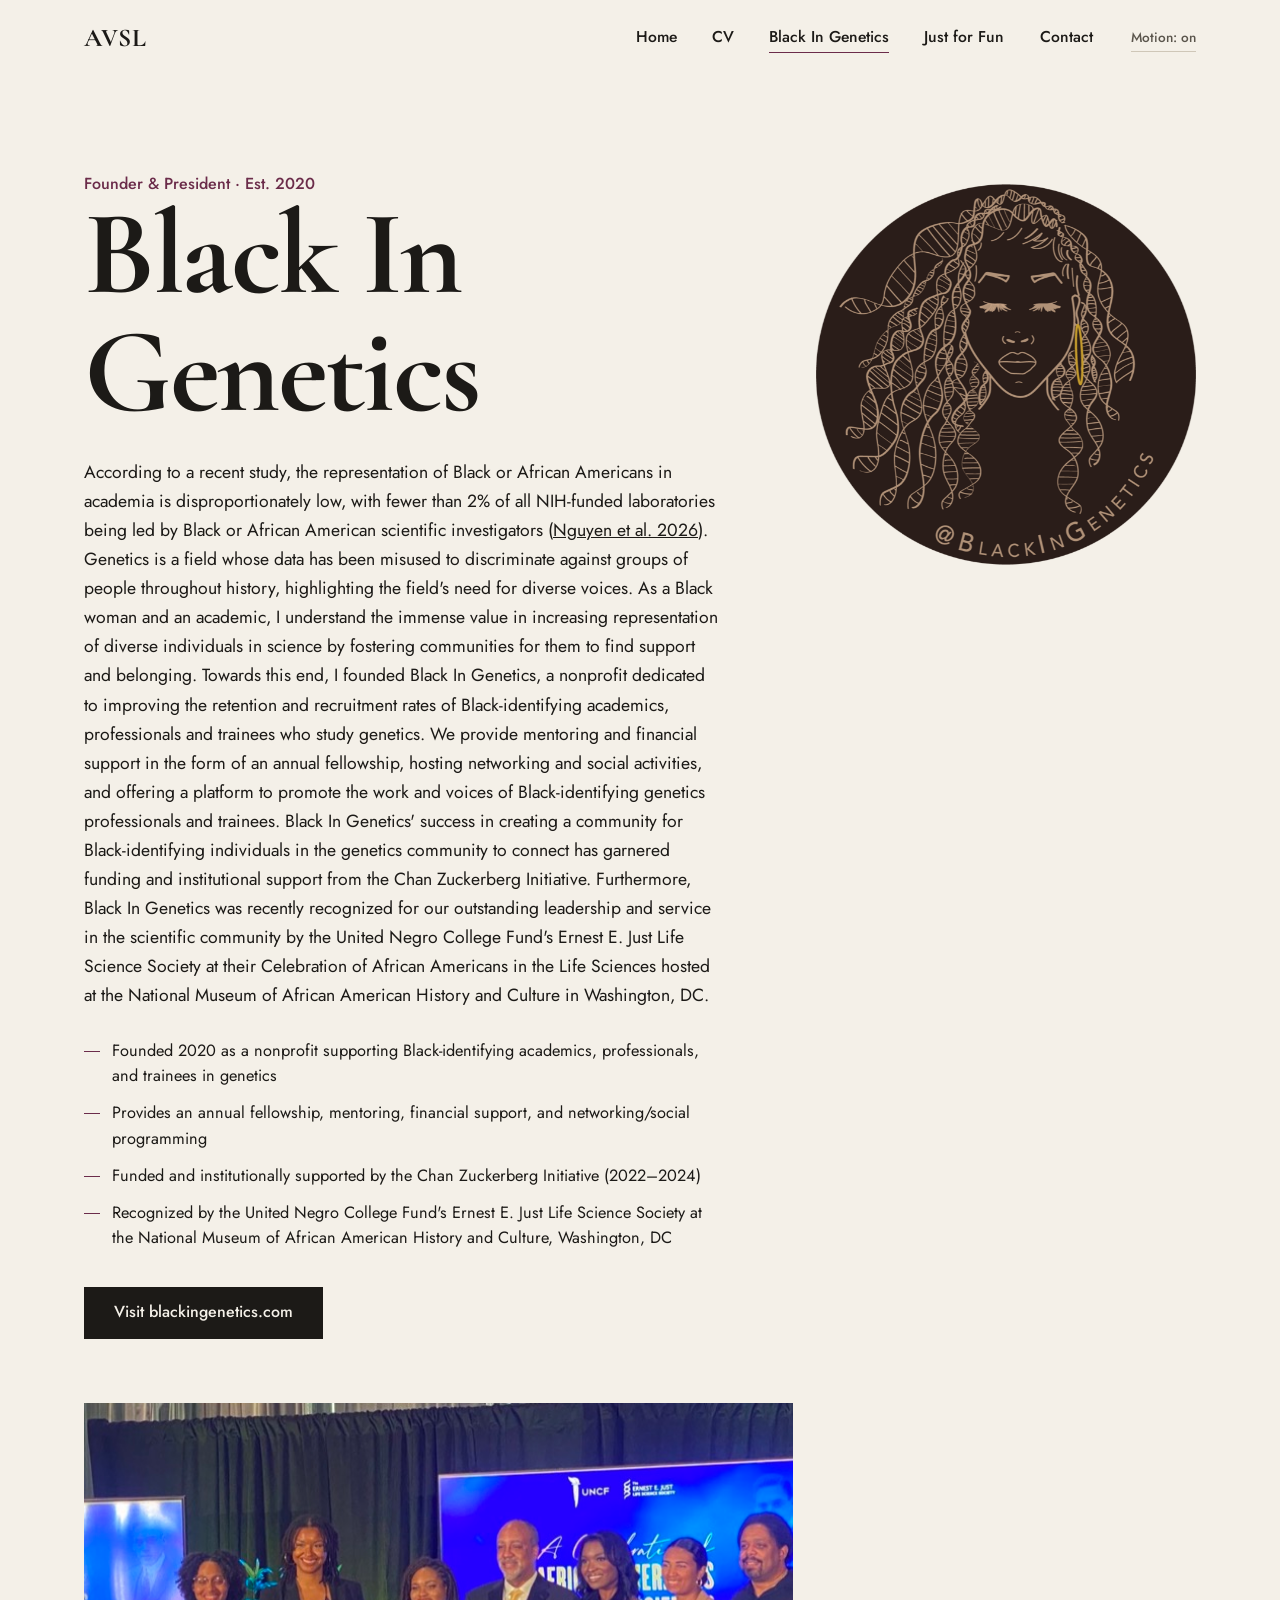
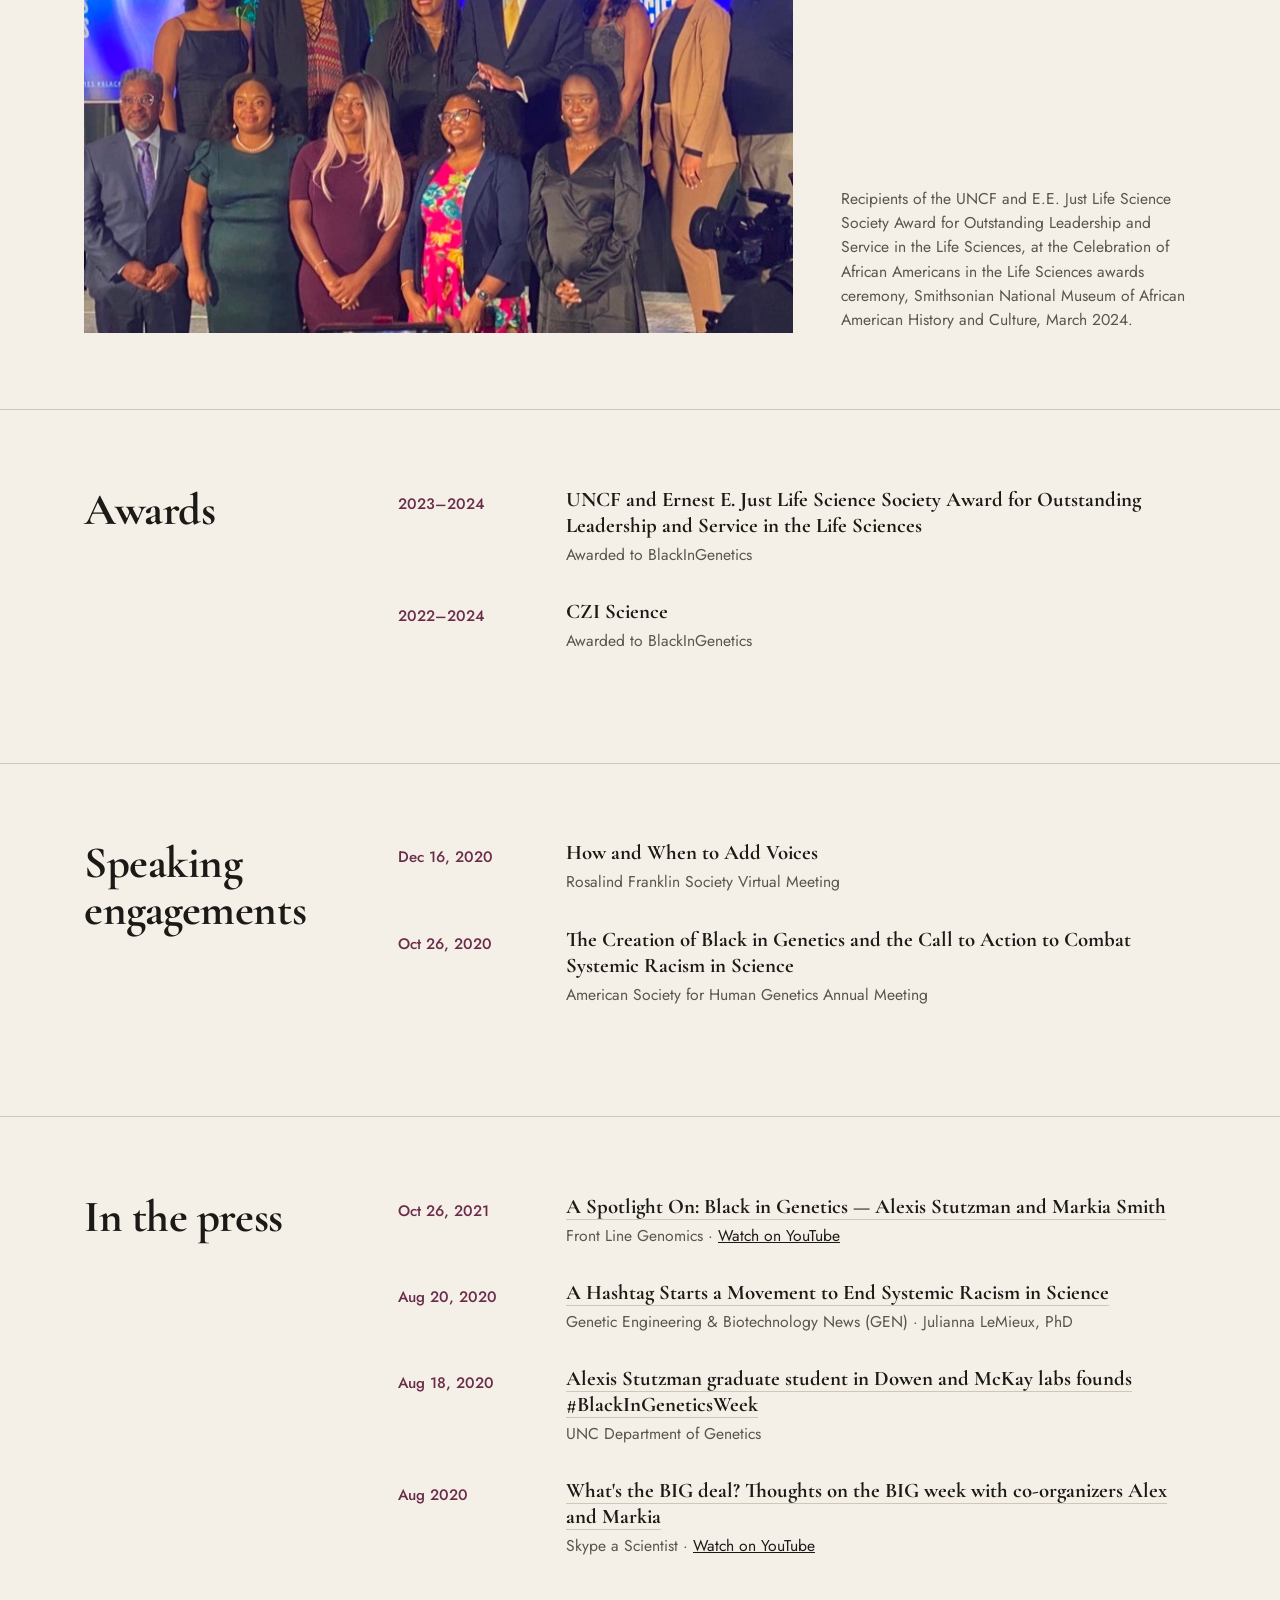
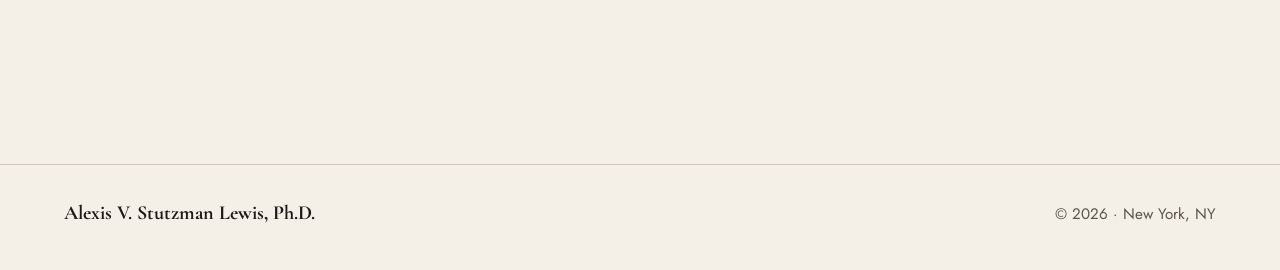
==== commit bf6b7d6e: "Just for Fun: add Rosie photo as a separate tribute band, remove Outside the lab; bolder headings Ro" ====
--- a/black-in-genetics.html
+++ b/black-in-genetics.html
@@ -12,7 +12,7 @@
 <link rel="icon" href="assets/images/favicon/favicon.svg" type="image/svg+xml">
 <link rel="preconnect" href="https://fonts.googleapis.com">
 <link rel="preconnect" href="https://fonts.gstatic.com" crossorigin>
-<link href="https://fonts.googleapis.com/css2?family=Cormorant+Garamond:wght@400;500;600&family=Jost:wght@400;500&display=swap" rel="stylesheet">
+<link href="https://fonts.googleapis.com/css2?family=Cormorant+Garamond:wght@500;600;700&family=Jost:wght@400;500&display=swap" rel="stylesheet">
 <link rel="stylesheet" href="assets/css/tokens.css">
 <link rel="stylesheet" href="assets/css/base.css">
 <link rel="stylesheet" href="assets/css/components.css">
--- a/assets/css/base.css
+++ b/assets/css/base.css
@@ -18,7 +18,7 @@
 
 h1, h2, h3 {
   font-family: var(--font-heading);
-  font-weight: 500;
+  font-weight: 700;
   font-style: normal;
   line-height: 1.05;
   letter-spacing: -0.01em;
@@ -51,7 +51,7 @@
 
 .wordmark {
   font-family: var(--font-heading);
-  font-weight: 600;
+  font-weight: 700;
   font-size: 1.6rem;
   letter-spacing: 0.02em;
   text-decoration: none;
@@ -88,7 +88,7 @@
 .menu li a {
   display: block;
   font-family: var(--font-heading);
-  font-weight: 500;
+  font-weight: 700;
   font-size: clamp(2.4rem, 11.5vw, 3.6rem);
   line-height: 1.12;
   padding: 0.12em 0;
@@ -153,7 +153,7 @@
 
 .lede {
   font-family: var(--font-heading);
-  font-weight: 400;
+  font-weight: 500;
   font-size: clamp(1.45rem, 4.6vw, 2.1rem);
   line-height: 1.3;
   max-width: 30ch;
@@ -200,7 +200,7 @@
 
 .block-lede {
   font-family: var(--font-heading);
-  font-weight: 400;
+  font-weight: 500;
   font-size: clamp(1.3rem, 3.6vw, 1.7rem);
   line-height: 1.5;
   max-width: 44ch;
@@ -215,7 +215,7 @@
 .data-date { font-size: 0.95rem; font-weight: 500; color: var(--accent); }
 .data-title {
   font-family: var(--font-heading);
-  font-weight: 600;
+  font-weight: 700;
   font-size: 1.3rem;
   line-height: 1.25;
 }
@@ -240,7 +240,7 @@
   padding: 32px var(--gutter) 40px;
   display: flex; flex-direction: column; gap: 6px;
 }
-.footer-name { font-family: var(--font-heading); font-weight: 600; font-size: 1.25rem; }
+.footer-name { font-family: var(--font-heading); font-weight: 700; font-size: 1.25rem; }
 .footer-copy { font-size: 0.95rem; color: var(--mid); }
 @media (min-width: 700px) {
   .site-footer { flex-direction: row; justify-content: space-between; align-items: baseline; }
--- a/assets/css/components.css
+++ b/assets/css/components.css
@@ -59,3 +59,16 @@
 .form-field input:focus, .form-field textarea:focus { outline: none; border-bottom-color: var(--accent); box-shadow: 0 1px 0 var(--accent); }
 .hidden { position: absolute; left: -9999px; }
 .contact-form .btn { align-self: flex-start; border: 0; cursor: pointer; font-family: var(--font-body); }
+
+/* ============ TRIBUTE (Dedicated to Rosie) ============ */
+.tribute {
+  background: var(--paper-deep);
+  margin-top: clamp(24px, 6vw, 80px);
+  padding-block: clamp(56px, 10vw, 128px);
+  text-align: center;
+}
+.tribute[hidden] { display: none; }
+.tribute-inner { max-width: 680px; margin: 0 auto; padding-inline: var(--gutter); }
+.tribute .fun-media { max-width: 520px; margin: 0 auto 36px; }
+.tribute .fun-caption { margin-inline: auto; }
+.has-tribute .site-footer { margin-top: 0; }
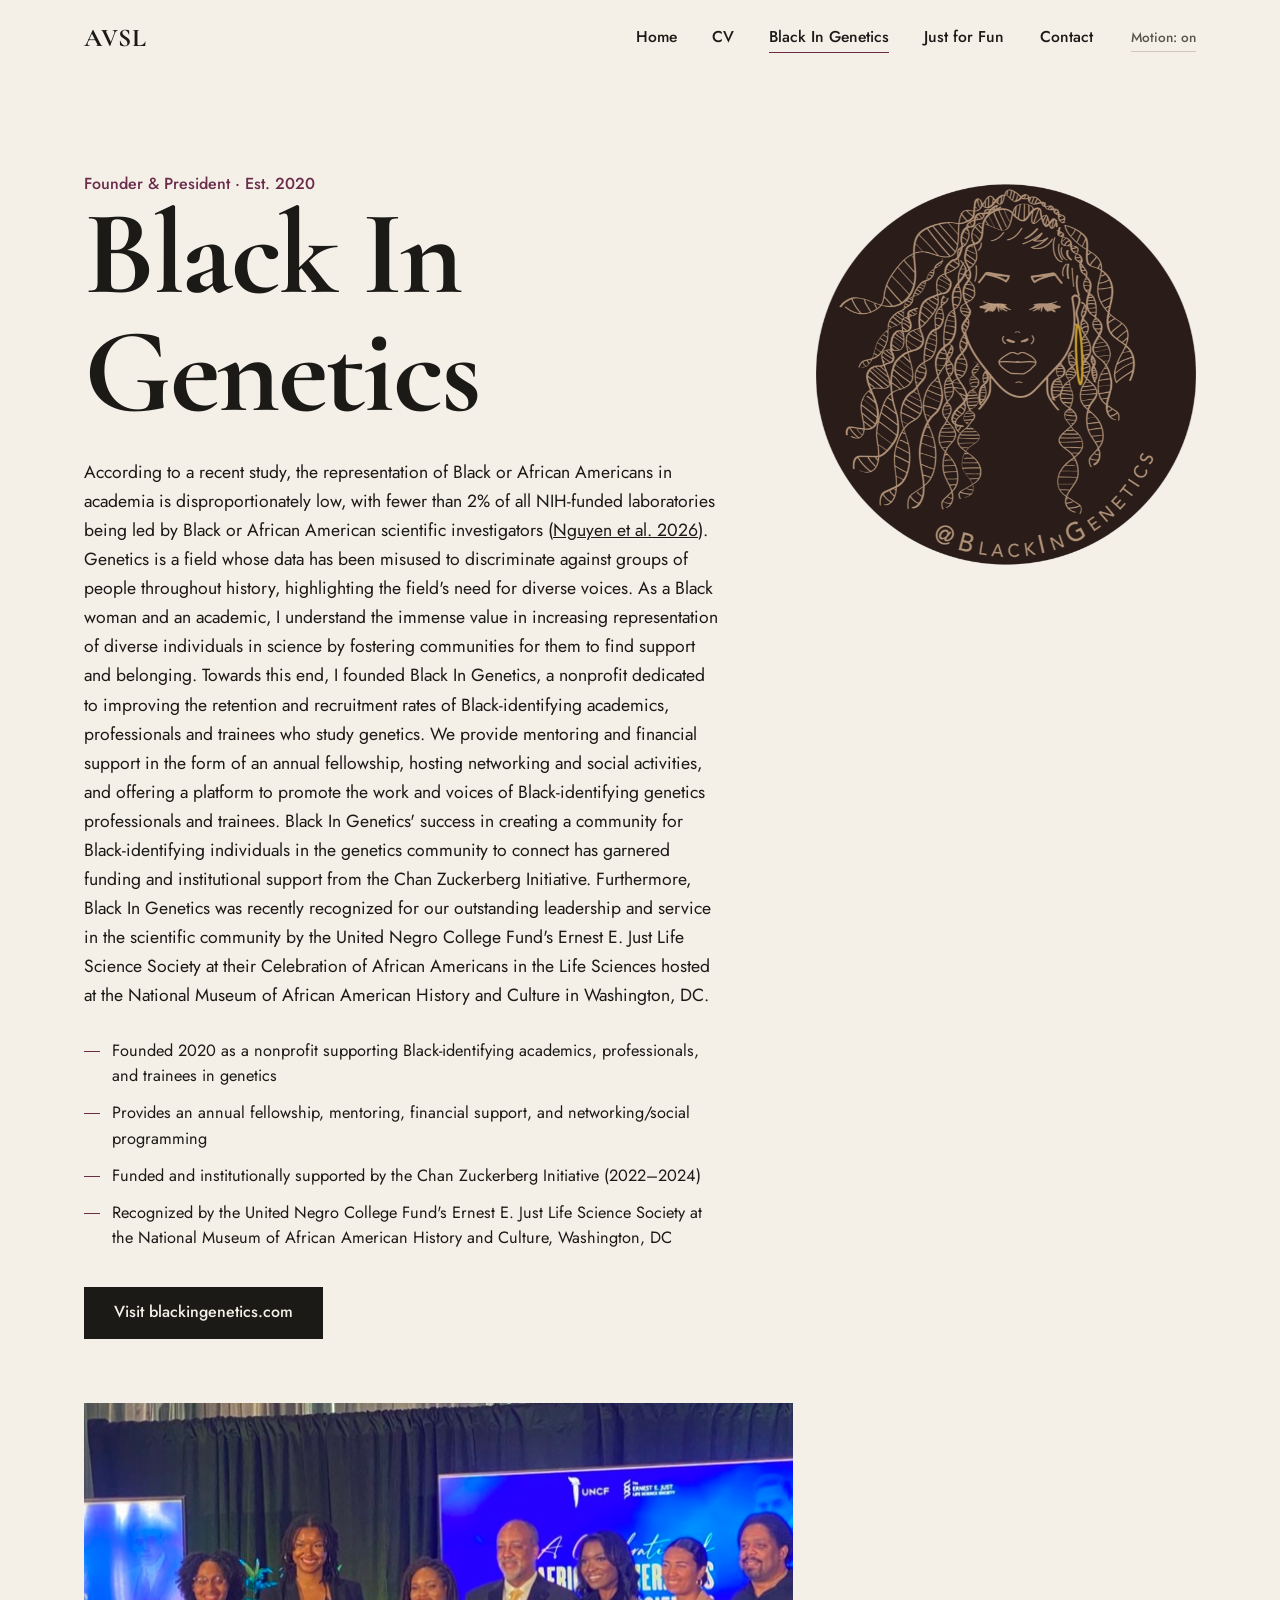
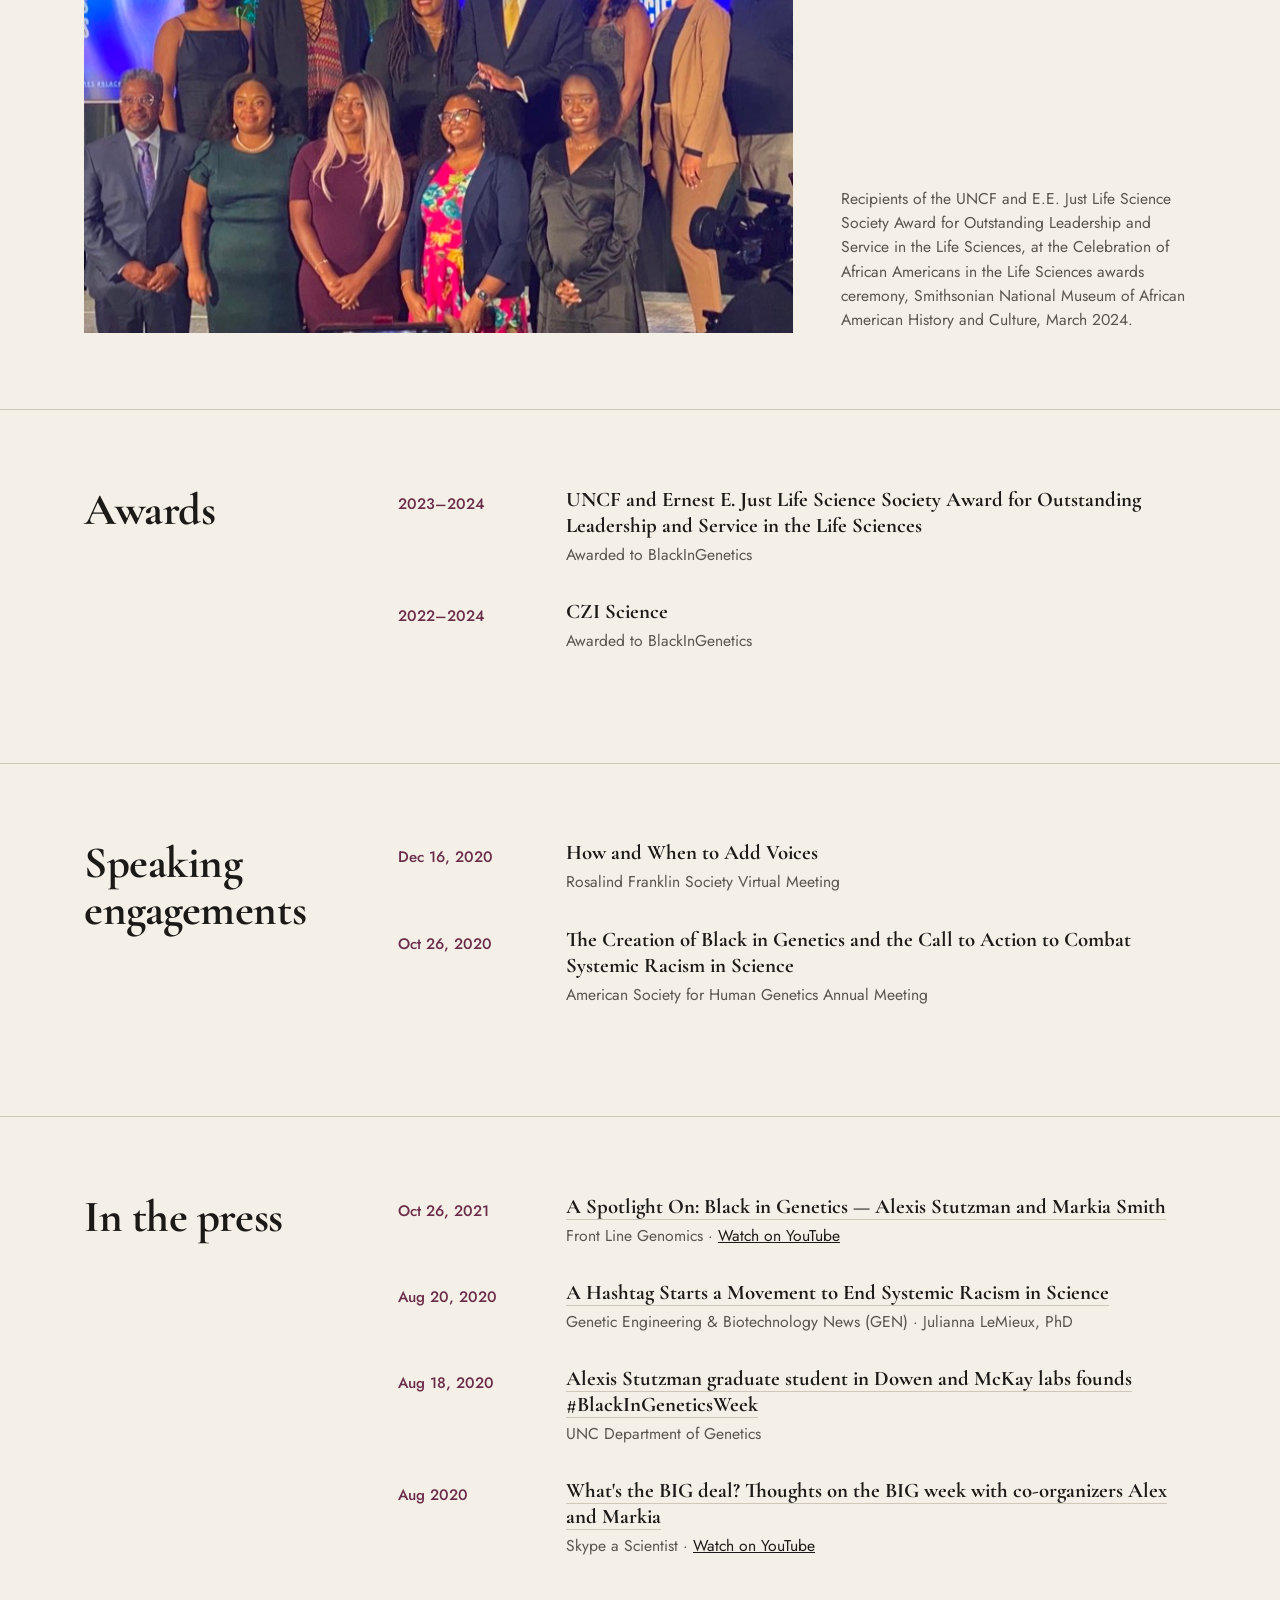
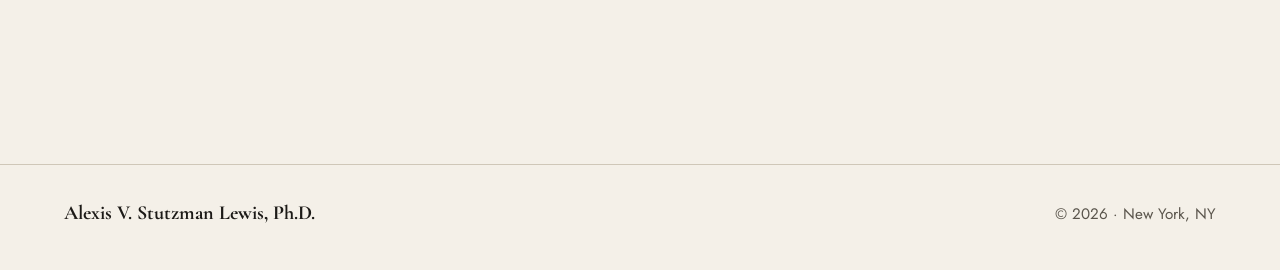
==== commit 8e87536c: "Restore motion, move role line under name, rework CV intro, swap contact form for link buttons - Cur" ====
--- a/black-in-genetics.html
+++ b/black-in-genetics.html
@@ -18,6 +18,7 @@
 <link rel="stylesheet" href="assets/css/components.css">
 </head>
 <body>
+<div id="cursor-aura" aria-hidden="true"></div>
 
 <header class="masthead" id="navbar">
   <a href="index.html" class="wordmark">AVSL</a>
@@ -57,21 +58,21 @@
     </figure>
   </section>
 
-  <section class="block">
+  <section class="block fade-in">
     <div class="wrap block-grid">
       <h2 class="block-title">Awards</h2>
       <div class="data-list" id="big-awards"></div>
     </div>
   </section>
 
-  <section class="block">
+  <section class="block fade-in">
     <div class="wrap block-grid">
       <h2 class="block-title">Speaking engagements</h2>
       <div class="data-list" id="big-presentations"></div>
     </div>
   </section>
 
-  <section class="block">
+  <section class="block fade-in">
     <div class="wrap block-grid">
       <h2 class="block-title">In the press</h2>
       <div class="data-list" id="big-press"></div>
--- a/assets/css/base.css
+++ b/assets/css/base.css
@@ -247,20 +247,35 @@
 }
 
 /* ============ REVEAL ============ */
-.fade-in { opacity: 0; transition: opacity 0.8s ease; }
-.fade-in.visible { opacity: 1; }
+.fade-in { opacity: 0; transform: translateY(18px); transition: opacity 0.9s ease, transform 0.9s cubic-bezier(0.2, 0.7, 0.2, 1); }
+.fade-in.visible { opacity: 1; transform: none; }
+
+/* soft cursor glow: diffuse, cloud-like, springs after the pointer (desktop only) */
+#cursor-aura {
+  position: fixed; top: 0; left: 0; width: 540px; height: 540px; margin: -270px 0 0 -270px;
+  border-radius: 50%; pointer-events: none; z-index: -1; filter: blur(48px); opacity: 0;
+  background:
+    radial-gradient(circle at 48% 52%, rgba(107, 44, 74, 0.20) 0%, rgba(107, 44, 74, 0.08) 38%, transparent 64%),
+    radial-gradient(circle at 60% 42%, rgba(201, 150, 171, 0.26) 0%, transparent 56%),
+    radial-gradient(circle at 40% 60%, rgba(196, 164, 118, 0.22) 0%, transparent 56%);
+  transition: opacity 0.9s ease;
+}
+#cursor-aura.on { opacity: 1; }
+body.motion-off #cursor-aura { display: none; }
+@media (hover: none), (pointer: coarse) { #cursor-aura { display: none; } }
 
 body.motion-off *, body.motion-off *::before, body.motion-off *::after {
   transition-duration: 0.01ms !important;
   animation-duration: 0.01ms !important;
 }
-body.motion-off .fade-in { opacity: 1; }
+body.motion-off .fade-in { opacity: 1; transform: none; }
 body.motion-off { scroll-behavior: auto; }
 
 @media (prefers-reduced-motion: reduce) {
   *, *::before, *::after { transition-duration: 0.01ms !important; animation-duration: 0.01ms !important; }
   html { scroll-behavior: auto; }
-  .fade-in { opacity: 1; }
+  .fade-in { opacity: 1; transform: none; }
+  #cursor-aura { display: none; }
 }
 
 @media print {
--- a/assets/css/components.css
+++ b/assets/css/components.css
@@ -1,15 +1,22 @@
 /* ============ CV INTRO ============ */
-.cv-intro { display: grid; grid-template-columns: 1fr; gap: 32px; align-items: end; }
-.cv-photo { width: 120px; order: -1; }
-.cv-photo img {
-  width: 100%; height: auto; border-radius: 50%;
+.cv-intro { display: grid; grid-template-columns: 1fr; gap: 36px; align-items: center; }
+.cv-person { order: -1; margin: 0; text-align: center; }
+.cv-person img {
+  width: 150px; height: auto; margin: 0 auto; border-radius: 50%;
   -webkit-mask-image: radial-gradient(circle, black 62%, transparent 100%);
   mask-image: radial-gradient(circle, black 62%, transparent 100%);
 }
-.cv-intro .muted { margin: 20px 0 28px; font-size: 1.1rem; }
+.cv-name {
+  font-family: var(--font-heading); font-weight: 700;
+  font-size: clamp(2rem, 8vw, 2.6rem); line-height: 1.1; margin-top: 14px;
+}
+.cv-title { white-space: nowrap; font-size: clamp(2.3rem, 11.4vw, 6rem); }
+.cv-title-col .muted { margin: 20px 0 28px; font-size: 1.1rem; }
 @media (min-width: 900px) {
-  .cv-intro { grid-template-columns: 1fr 260px; gap: 64px; }
-  .cv-photo { width: 260px; order: 2; }
+  .cv-intro { grid-template-columns: 1fr 340px; gap: 64px; }
+  .cv-person { order: 2; }
+  .cv-person img { width: 280px; }
+  .cv-name { font-size: 2.3rem; }
 }
 
 /* ============ BLACK IN GENETICS ============ */
@@ -46,19 +53,12 @@
 }
 
 /* ============ CONTACT ============ */
-.contact-form { display: flex; flex-direction: column; gap: 30px; max-width: 640px; margin-top: 40px; }
-.form-field { display: flex; flex-direction: column; gap: 6px; }
-.form-field label { font-size: 0.95rem; font-weight: 500; color: var(--mid); }
-.form-field input, .form-field textarea {
-  font-family: var(--font-body); font-size: 1.15rem; color: var(--ink);
-  background: transparent; border: 0; border-bottom: 1px solid var(--ink);
-  border-radius: 0; padding: 10px 0; min-height: 48px;
-  transition: border-color 0.25s ease;
+.btn-row { display: flex; flex-direction: column; gap: 14px; margin-top: 44px; max-width: 460px; }
+.btn--outline { background: transparent; color: var(--ink); border: 1px solid var(--ink); gap: 10px; }
+.btn--outline:hover { background: var(--ink); color: var(--paper); }
+@media (min-width: 900px) {
+  .btn-row { flex-direction: row; flex-wrap: wrap; max-width: none; }
 }
-.form-field textarea { resize: vertical; min-height: 140px; line-height: 1.5; }
-.form-field input:focus, .form-field textarea:focus { outline: none; border-bottom-color: var(--accent); box-shadow: 0 1px 0 var(--accent); }
-.hidden { position: absolute; left: -9999px; }
-.contact-form .btn { align-self: flex-start; border: 0; cursor: pointer; font-family: var(--font-body); }
 
 /* ============ TRIBUTE (Dedicated to Rosie) ============ */
 .tribute {
@@ -72,3 +72,16 @@
 .tribute .fun-media { max-width: 520px; margin: 0 auto 36px; }
 .tribute .fun-caption { margin-inline: auto; }
 .has-tribute .site-footer { margin-top: 0; }
+
+/* ============ HOVER MOTION (fine pointers, switched off by the motion toggle) ============ */
+.btn { transition: background 0.25s ease, color 0.25s ease, transform 0.35s cubic-bezier(0.2, 0.7, 0.2, 1); }
+.arrow-link { transition: color 0.25s ease, transform 0.35s cubic-bezier(0.2, 0.7, 0.2, 1); }
+.data-row { transition: transform 0.35s cubic-bezier(0.2, 0.7, 0.2, 1); }
+.hero-portrait img { transition: transform 0.45s cubic-bezier(0.2, 0.7, 0.2, 1); }
+@media (hover: hover) and (pointer: fine) {
+  body:not(.motion-off) .btn:hover { transform: translateY(-3px); }
+  body:not(.motion-off) .arrow-link:hover { transform: translateY(-2px); }
+  body:not(.motion-off) .data-row:hover { transform: translateX(6px); }
+  body:not(.motion-off) .index-list a:hover { transform: translateX(10px); }
+  body:not(.motion-off) .hero-portrait img:hover { transform: translate(-6px, -6px); }
+}
